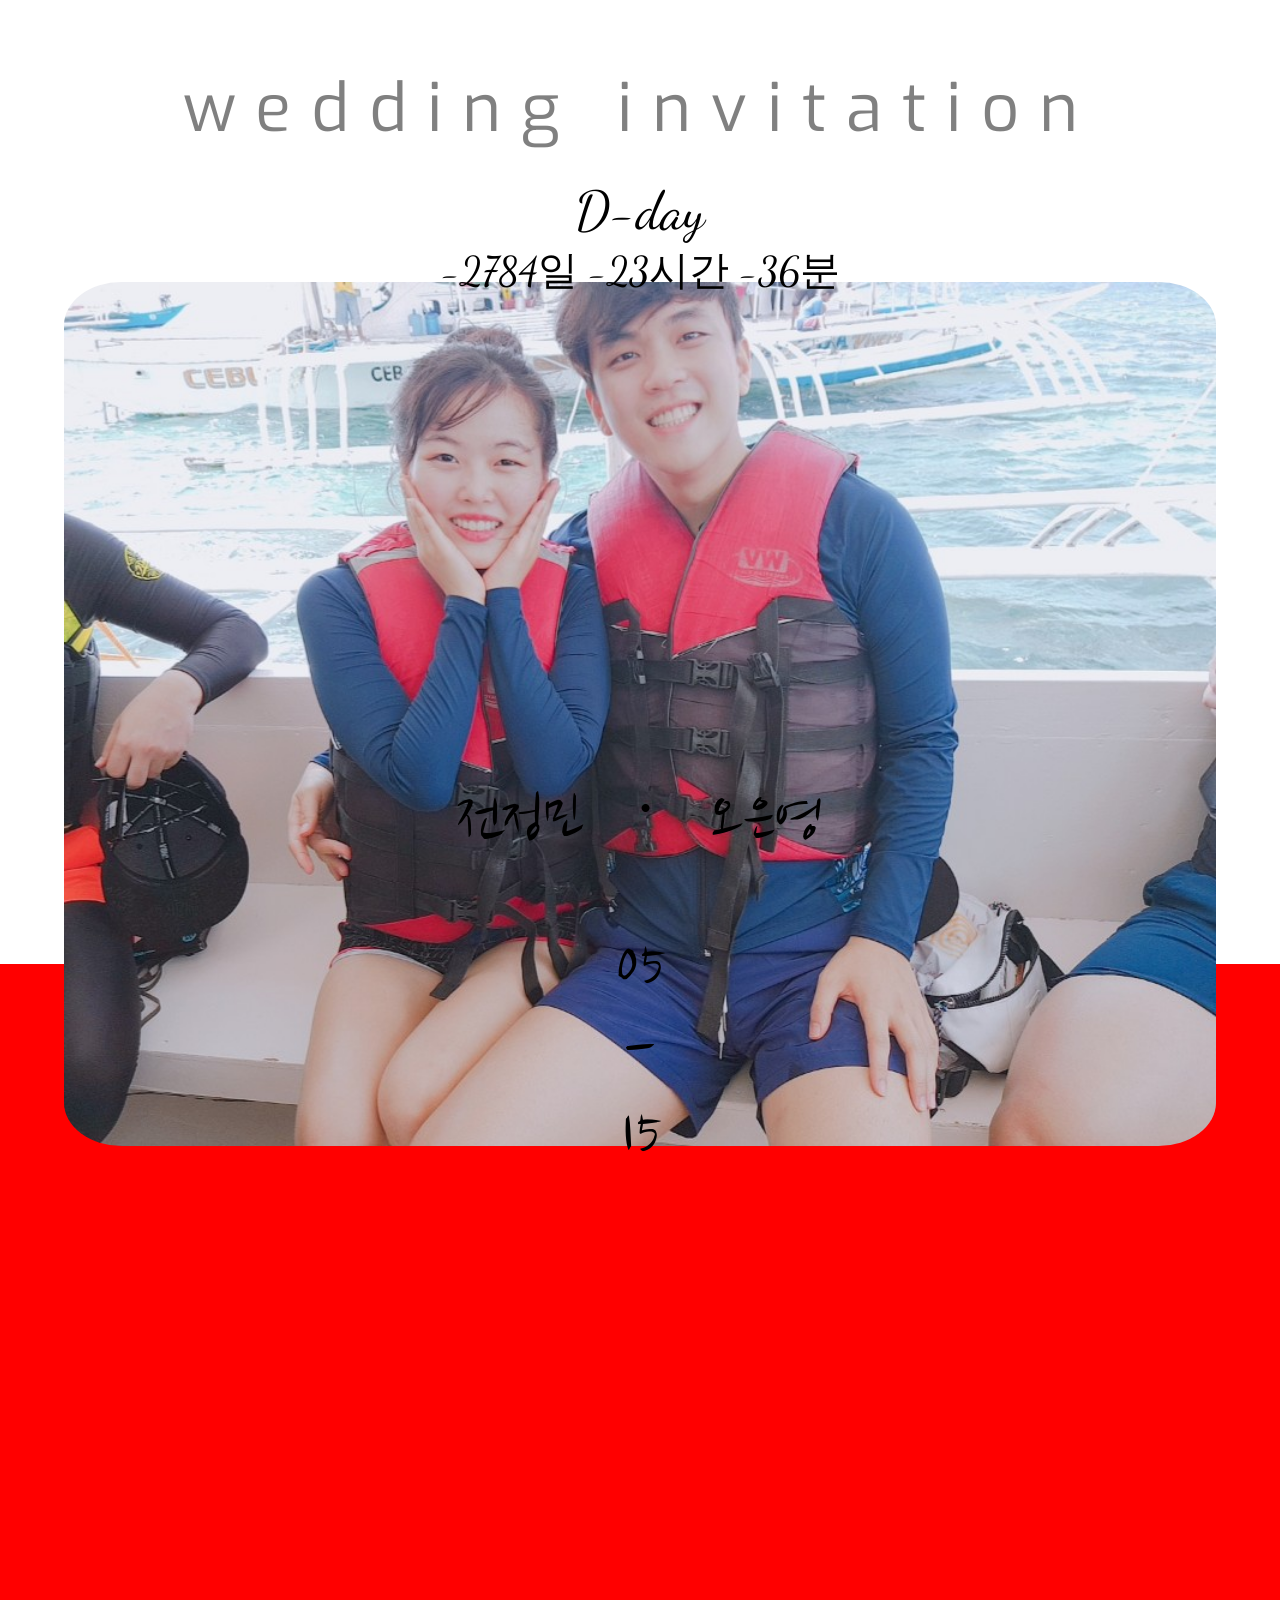
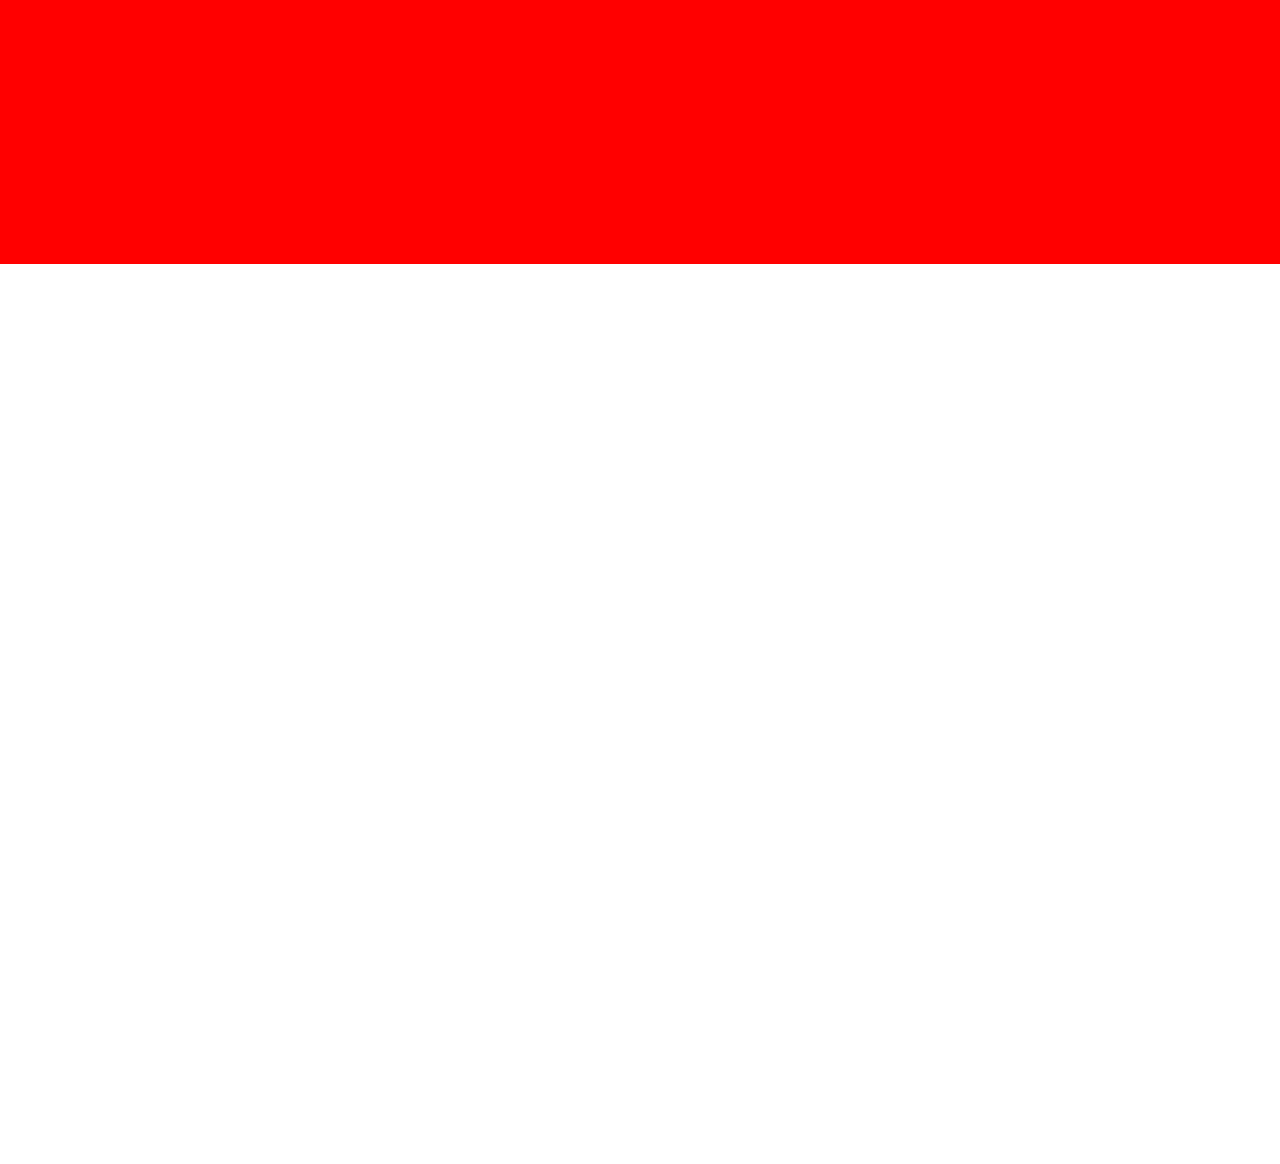
==== index.html @ cd5e7a1b "a" ====
<!DOCTYPE html>
<html lang="en">
<head>
    <meta charset="UTF-8">
    <title>정민 & 은영</title>


    <!--    <link rel="stylesheet" href="./public/stylesheets/common.css">-->
    <!--    <link rel="stylesheet" media="(min-width:320px )and (max-width:767px)" href="./public/stylesheets/mobile.css">-->
    <!--    <link rel="stylesheet" media="(min-width:768px )and (max-width:1199px)" href="./public/stylesheets/tablet.css">-->
    <!--    <link rel="stylesheet" media="(min-width:1200px )" href="./public/stylesheets/desktop.css">-->
    <link href="https://fonts.googleapis.com/css?family=Dancing+Script|Indie+Flower|Nanum+Brush+Script|Exo" rel="stylesheet">
    <script type="text/javascript"
            src="//dapi.kakao.com/v2/maps/sdk.js?appkey=621825037a17efac957f388450f47601"></script>
    <script src="./public/javascripts/DDays.js"></script>
    <script>
        window.onload = () => {
            let ddayTime = document.getElementById("time");
            let dday = new DDays('Apr 23,2019,00:00:00');

            setInterval(() => {
                ddayTime.textContent = dday.getDday()
            }, 250);

        }

    </script>
    <style>
        * {
            padding: 0;
            margin: 0;
        }

        html, body {
            height: 100%;
        }

        #container {
            height: 100%;
        }

        #main-content {
            position: relative;
            height: 100%;
            background-color: white;
        }

        #main-content #dday {
            position: relative;
            text-align: center;
            height: 10%;
            margin: 5% 0;
        }

        #main-content #dday > p:nth-child(1){
            /* font-family: 'Indie Flower', cursive; */
            font-family: 'Exo', sans-serif;
            font-size: 50pt;
            letter-spacing: 20px;
            margin:2%;
            color: gray
        }

        #main-content #dday > p:nth-child(2) {
            /* font-family: 'Exo', sans-serif; */
            font-family: 'Dancing Script', cursive;
            font-size: 40pt;
        }

        #main-content #dday > p:nth-child(3) {
            font-family: 'Exo', sans-serif;
            font-family: 'Dancing Script', cursive;
            font-size: 30pt;
        }

        #main-content #main-image {
            height: 40%;
            background-color: white;
            text-align: center;
            margin: 10% 0;
            vertical-align: middle
        }

        #main-content #main-image > img {
            width: 90%;
            border-radius: 5%;
        }

        #main-content #description {
            text-align: center;
            font-size: 50pt;
            font-family: 'Nanum Brush Script', cursive;
            position: relative;
            bottom: 0;
            height: 25%;
        }
        #main-content #description .wedding-name {
            font-size: 50pt;
        }
        #main-content #description > div {
            margin: 5%;
        }

        #img-content {
            height: 100%;
            background-color: red;
        }

        #map-content {
            height: 100%;
            margin: 0 auto;
        }

        #map-wrap #map {
            display: inline-block;
            width: 100%;
            height: 100%;
        }

    </style>

</head>
<body>
<div id="container">
    <!-- main -->
    <div id="main-content">
        <div id="dday">
            <p>wedding invitation</p>
            <p>D-day</p>
            <p id="time"></p>
        </div>

        <div id="main-image">
            <img src="./public/images/thumnail2.jpeg">
        </div>

        <div id="description">
            <div>
                <span class="wedding-name">전정민</span>
                <span>&nbsp;&nbsp;·&nbsp;&nbsp;</span>
                <span class="wedding-name">오은영</span>
            </div>
            <div>
                <p>05</p>
                <p>-</p>
                <p>15</p>
            </div>
        </div>

    </div>

    <!-- photo -->
    <div id="img-content"></div>

    <!-- wedding map -->
    <div id="map-content">
        <div></div>
        <div id="map"></div>
    </div>


</div>
</body>
</html>
---- public/stylesheets/common.css ----
* {
    margin: 0;
    padding: 0;
}

html , body {
    width: 100%;
    height: 100%;
}
---- public/stylesheets/mobile.css ----
#container{
    height: 500px;
    background-color: orange;
}
---- public/stylesheets/tablet.css ----
#container{
    height: 500px;
    background-color: red;
}
---- public/stylesheets/desktop.css ----
#container{
    height: 500px;
    background-color: black;
}
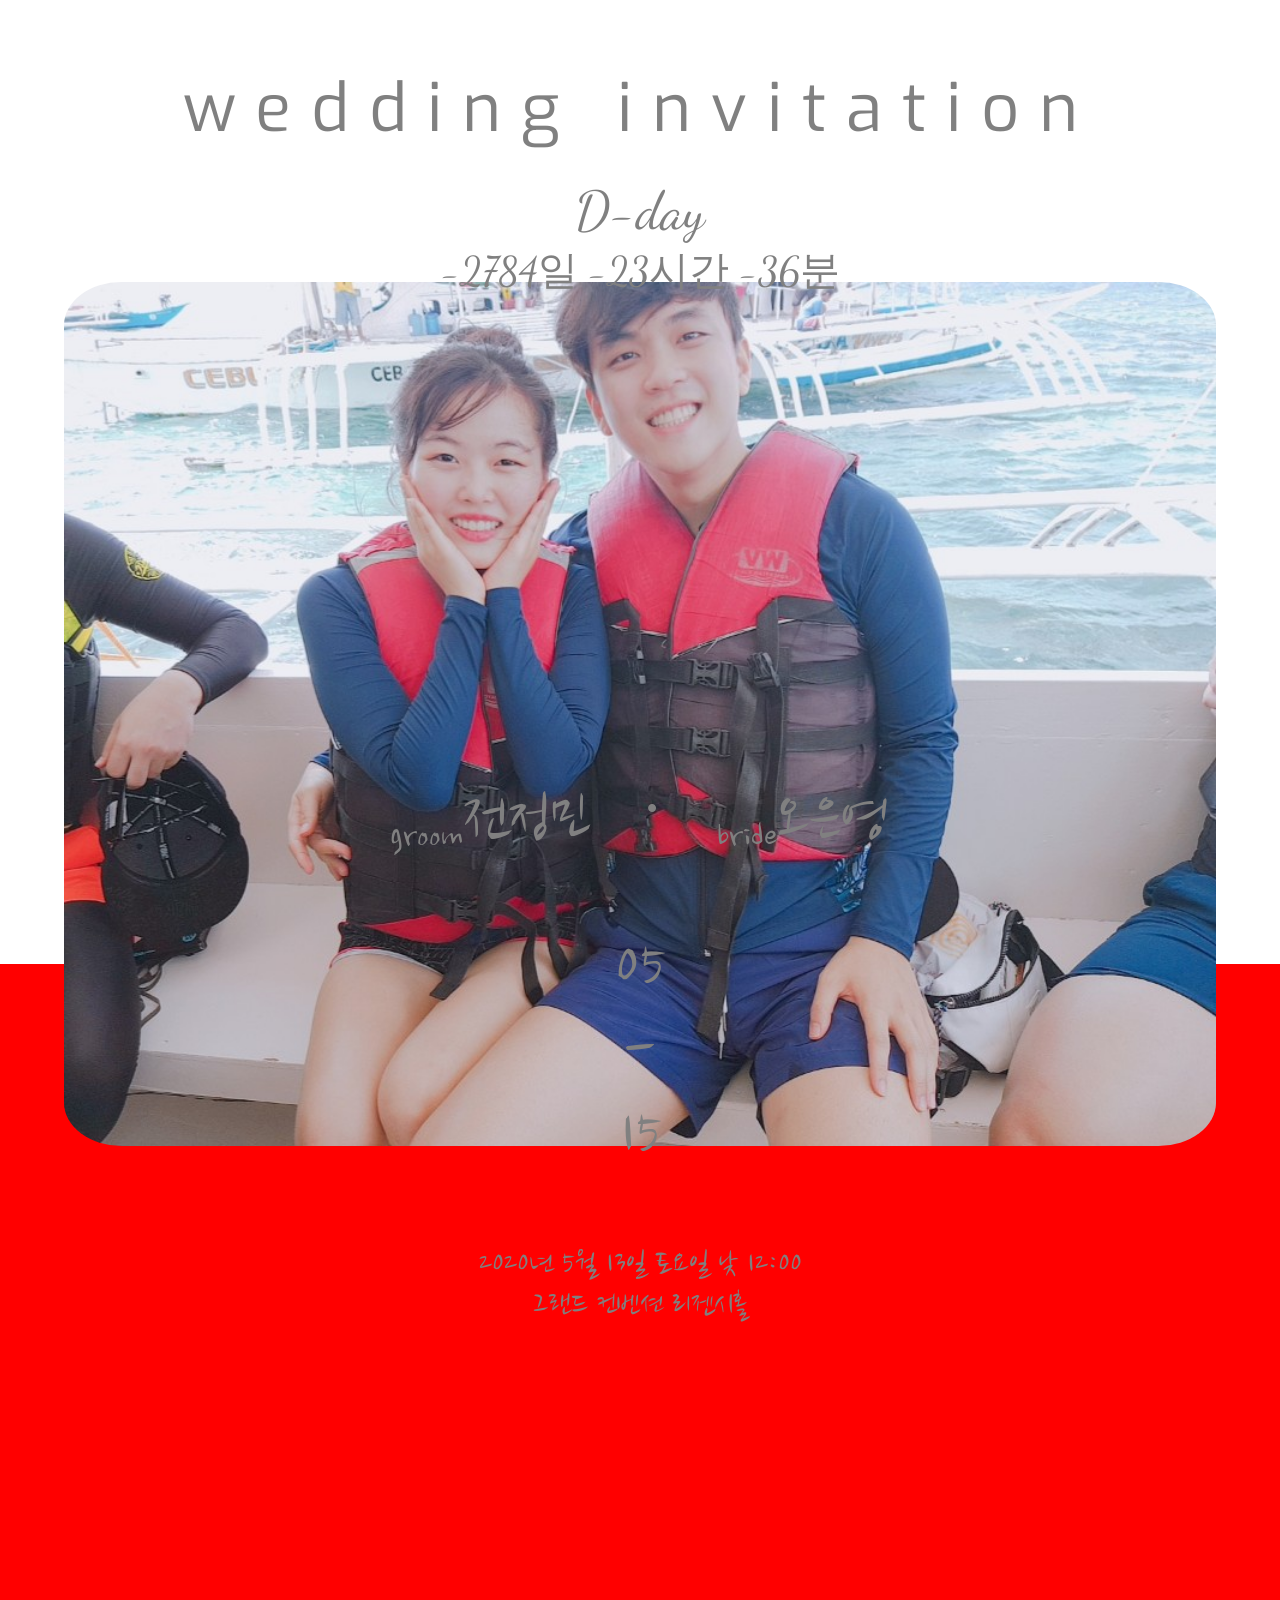
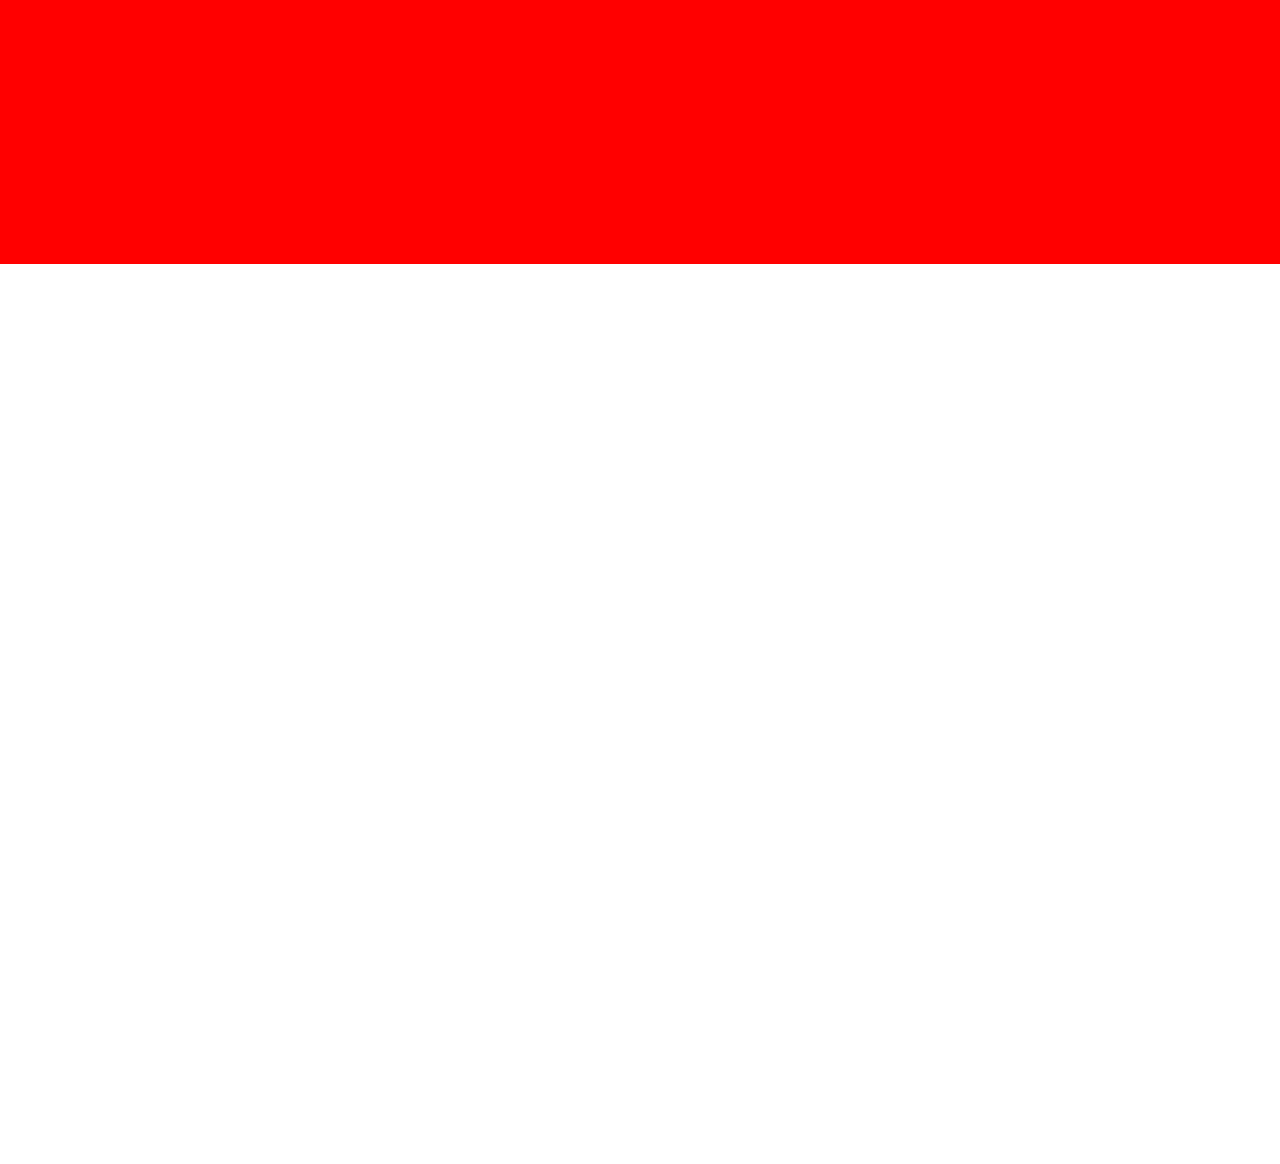
==== commit 138f60bd: "b" ====
--- a/index.html
+++ b/index.html
@@ -32,6 +32,7 @@
         }
 
         html, body {
+            color: gray;
             height: 100%;
         }
 
@@ -53,16 +54,13 @@
         }
 
         #main-content #dday > p:nth-child(1){
-            /* font-family: 'Indie Flower', cursive; */
             font-family: 'Exo', sans-serif;
             font-size: 50pt;
             letter-spacing: 20px;
             margin:2%;
-            color: gray
         }
 
         #main-content #dday > p:nth-child(2) {
-            /* font-family: 'Exo', sans-serif; */
             font-family: 'Dancing Script', cursive;
             font-size: 40pt;
         }
@@ -94,6 +92,13 @@
             bottom: 0;
             height: 25%;
         }
+
+        #main-content #description .place{
+            font-family: 'Nanum Brush Script', cursive;
+            font-size: 25pt;
+          
+        } 
+
         #main-content #description .wedding-name {
             font-size: 50pt;
         }
@@ -135,15 +140,19 @@
         </div>
 
         <div id="description">
-            <div>
-                <span class="wedding-name">전정민</span>
+            <div class="groom-bride">
+                <span class="wedding-name"><sub style="font-size : 30pt">groom</sub>전정민</span>
                 <span>&nbsp;&nbsp;·&nbsp;&nbsp;</span>
-                <span class="wedding-name">오은영</span>
+                <span class="wedding-name"><sub style="font-size : 30pt">bride</sub>오은영</span>
             </div>
-            <div>
+            <div class="wedding-day">
                 <p>05</p>
                 <p>-</p>
                 <p>15</p>
+            </div>
+            <div class="place">
+                <p>2020년 5월 13일 토요일 낮 12:00</p>
+                <p>그랜드 컨벤션 리젠시홀</p>
             </div>
         </div>
 
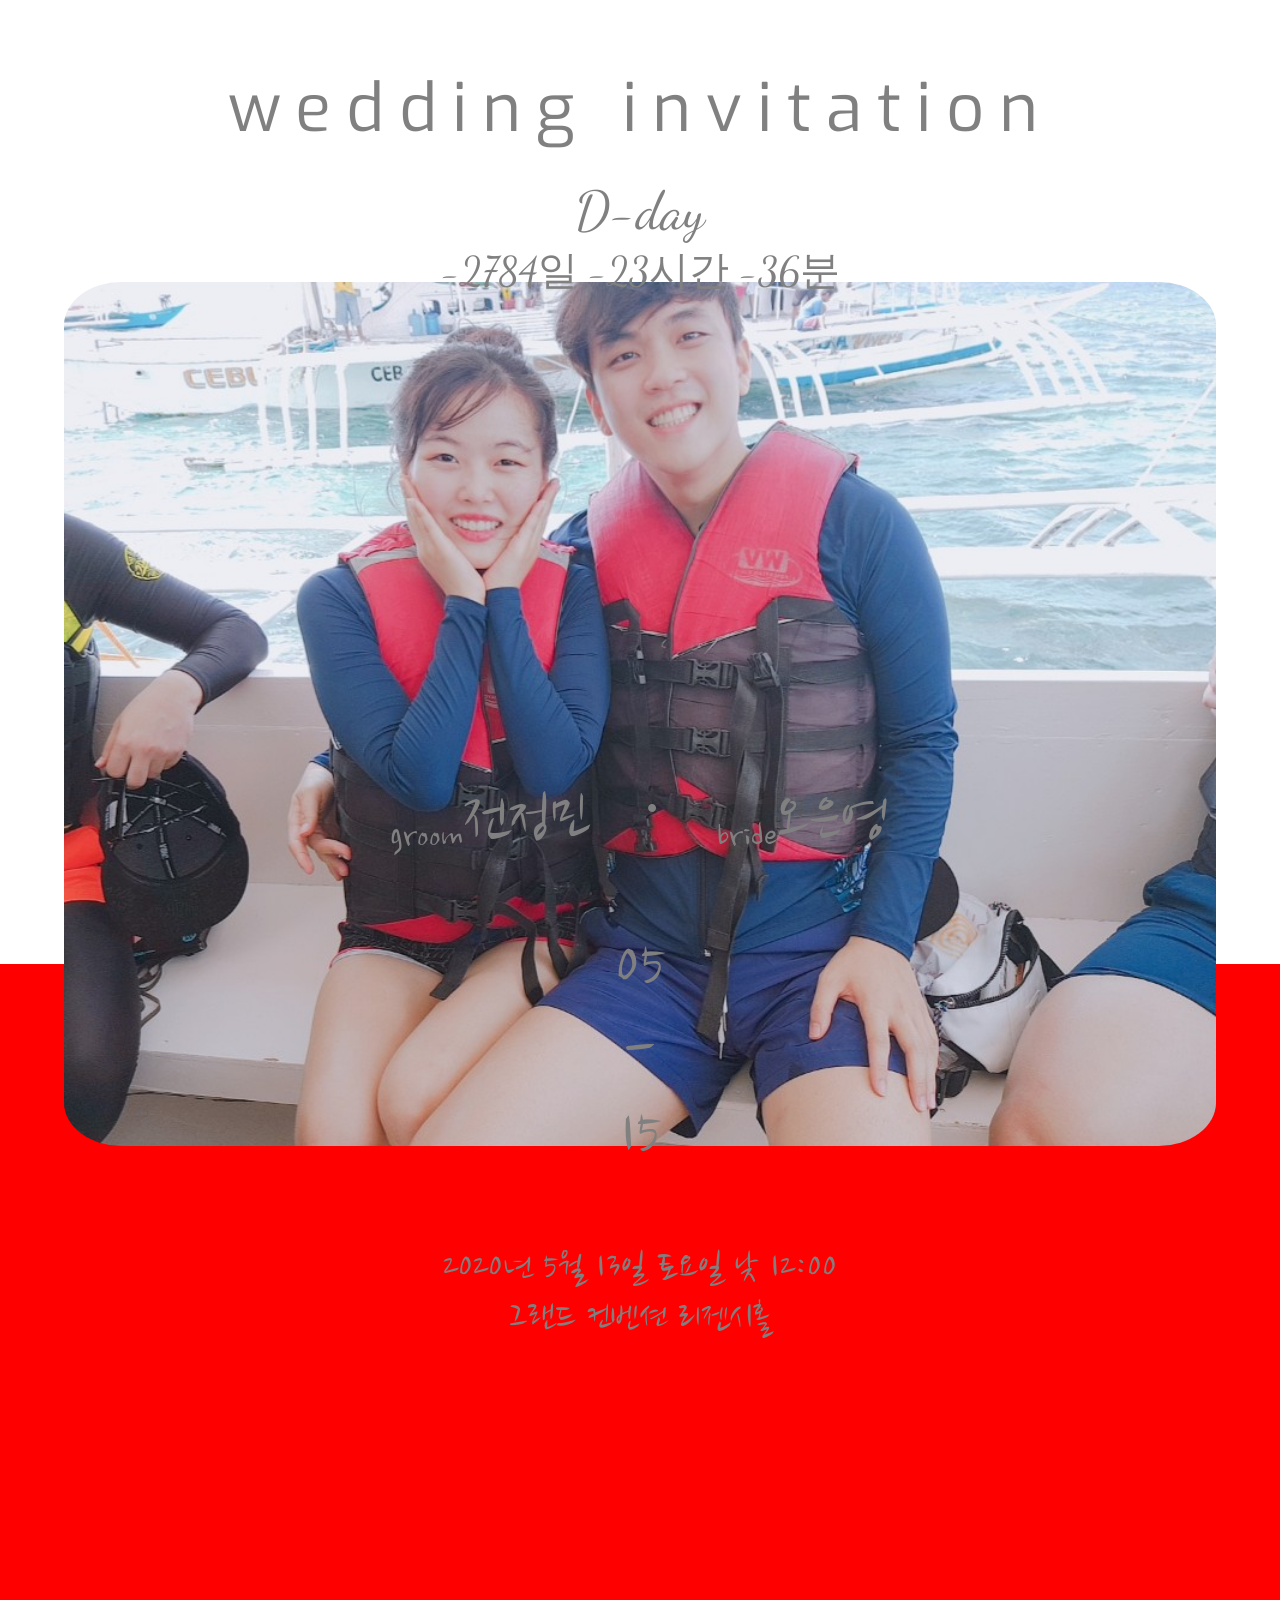
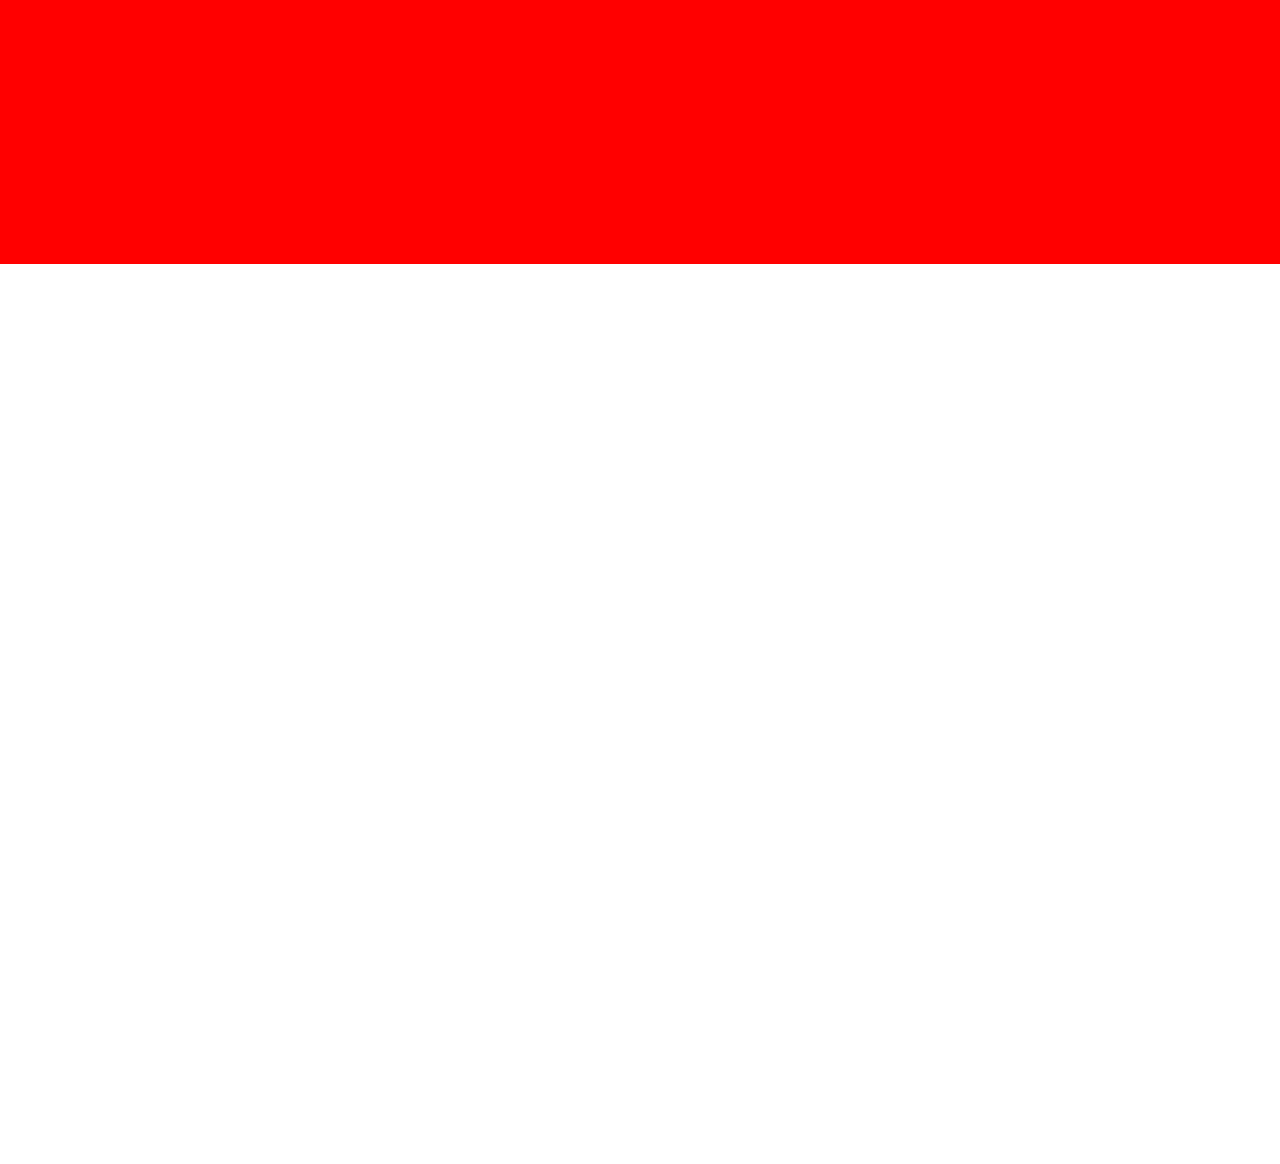
==== commit 40763eb4: "c" ====
--- a/index.html
+++ b/index.html
@@ -56,7 +56,7 @@
         #main-content #dday > p:nth-child(1){
             font-family: 'Exo', sans-serif;
             font-size: 50pt;
-            letter-spacing: 20px;
+            letter-spacing: 15px;
             margin:2%;
         }
 
@@ -95,7 +95,7 @@
 
         #main-content #description .place{
             font-family: 'Nanum Brush Script', cursive;
-            font-size: 25pt;
+            font-size: 30pt;
           
         } 
 
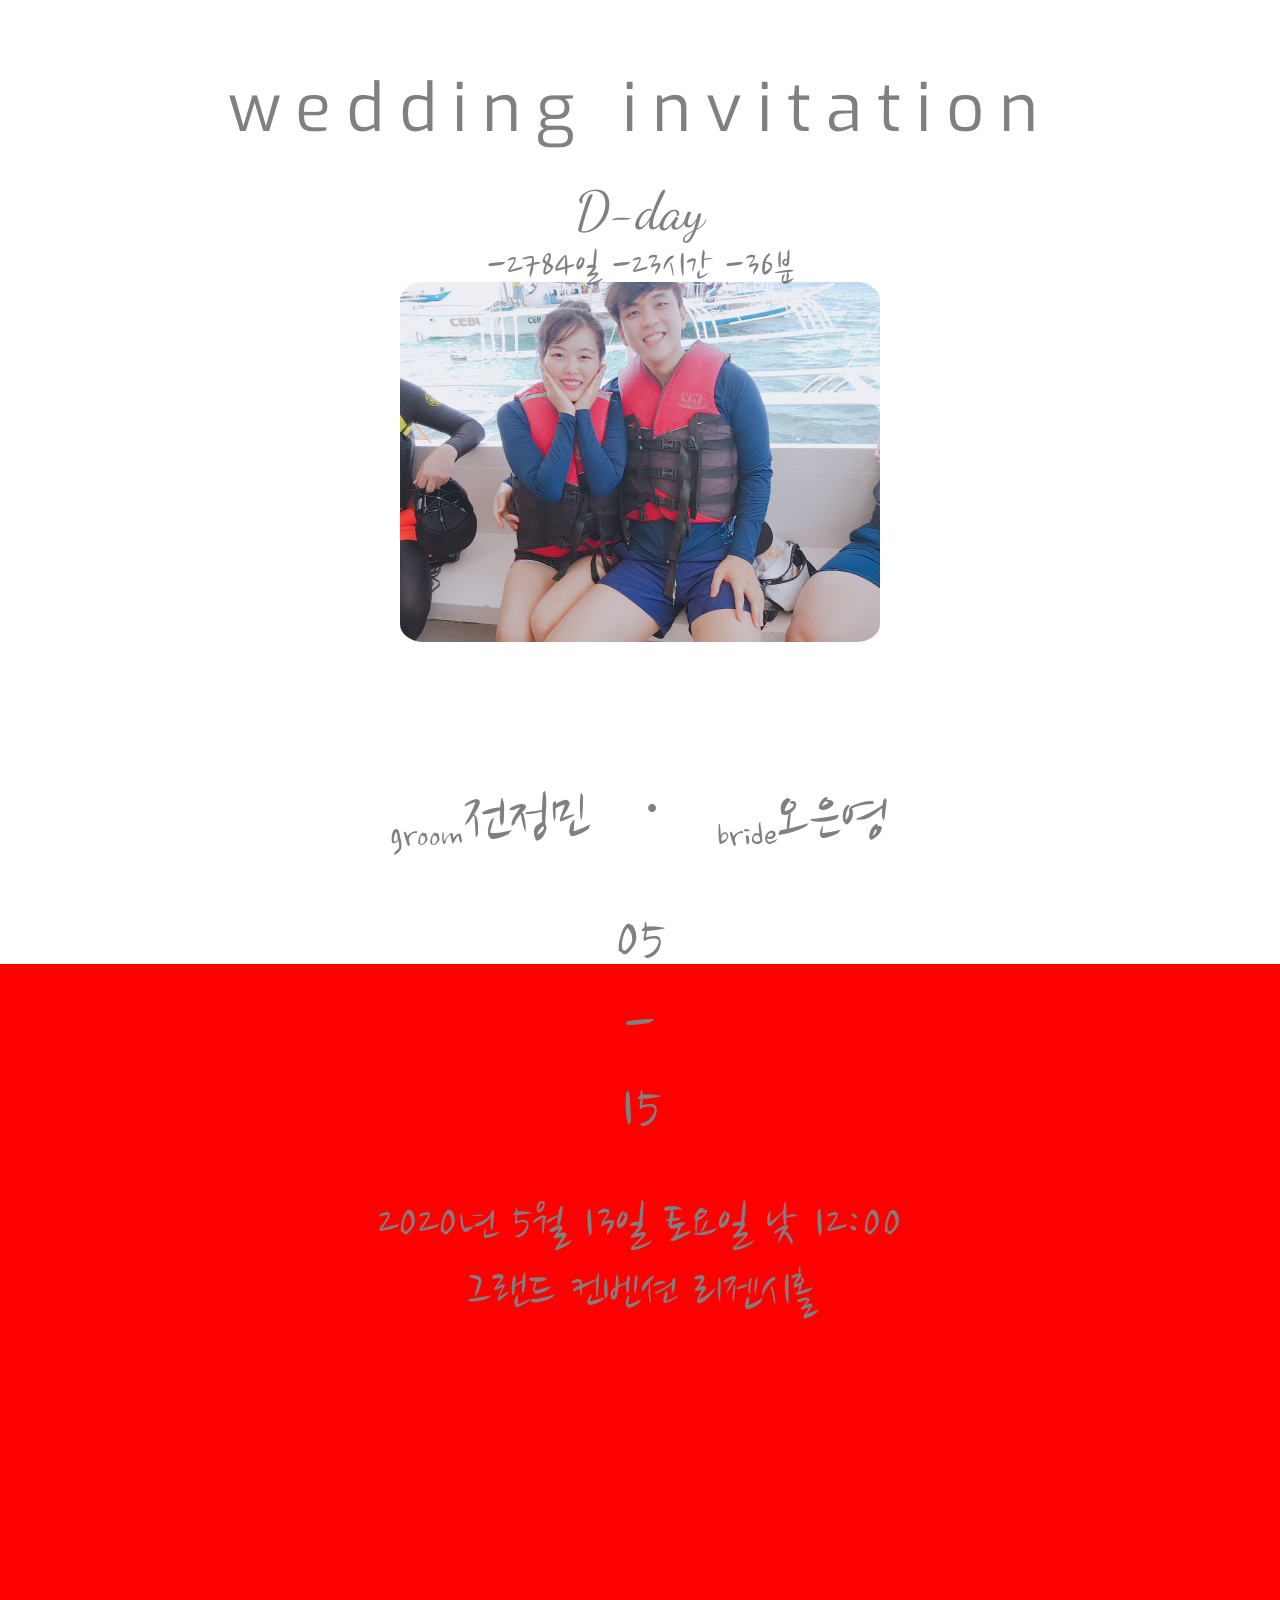
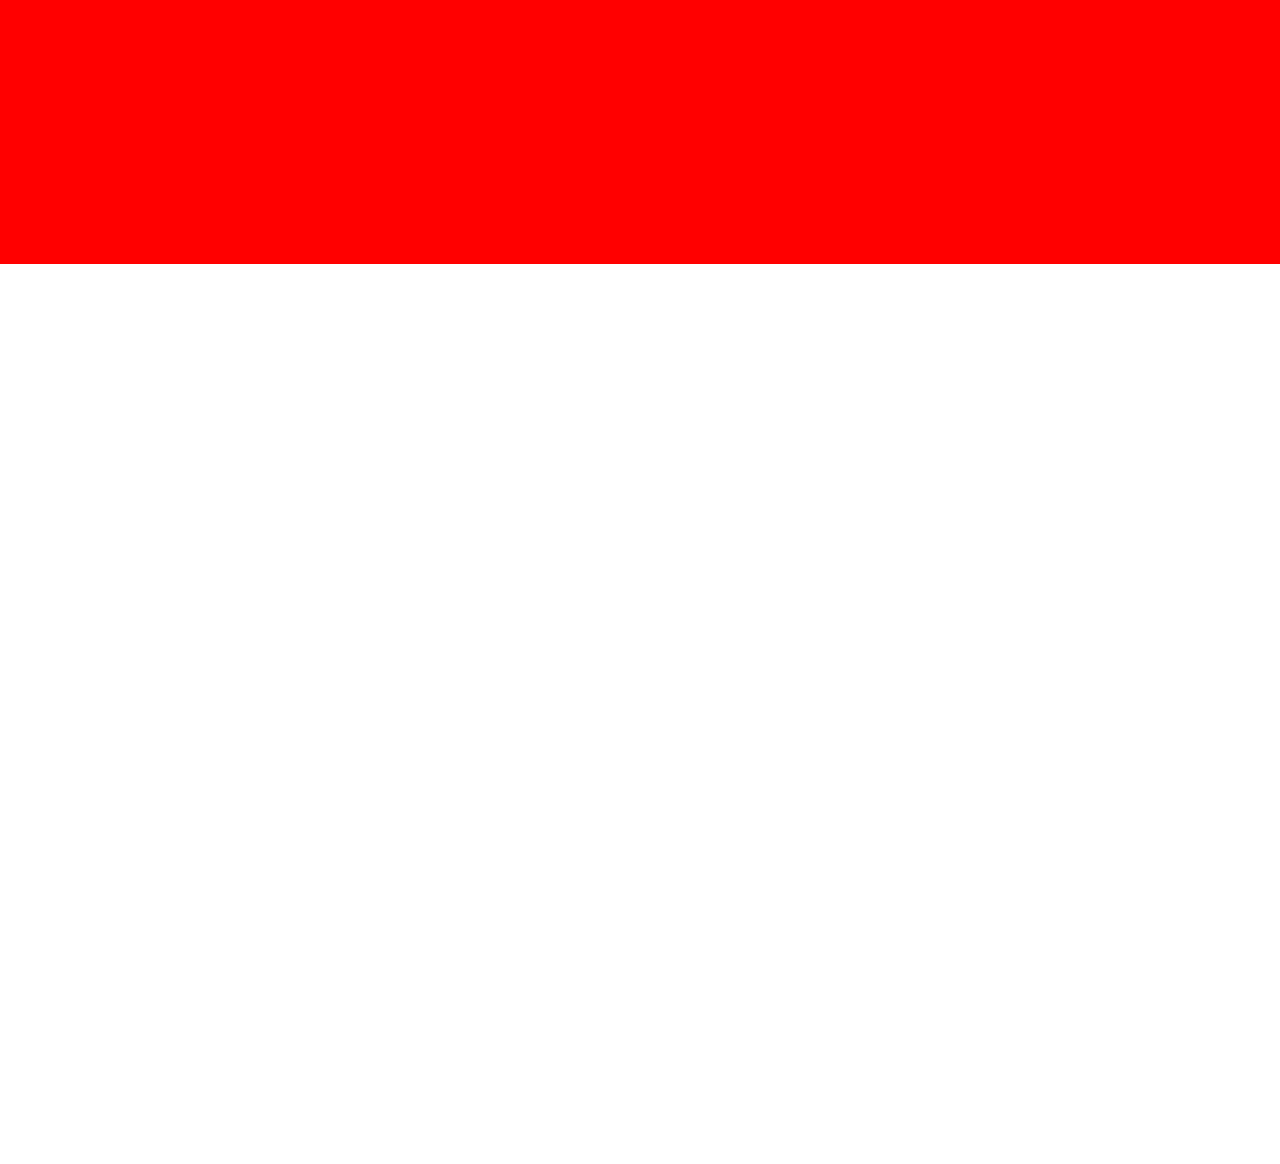
==== commit d72bfeeb: "asdf" ====
--- a/index.html
+++ b/index.html
@@ -66,8 +66,7 @@
         }
 
         #main-content #dday > p:nth-child(3) {
-            font-family: 'Exo', sans-serif;
-            font-family: 'Dancing Script', cursive;
+            font-family: 'Nanum Brush Script', cursive;
             font-size: 30pt;
         }
 
@@ -76,11 +75,13 @@
             background-color: white;
             text-align: center;
             margin: 10% 0;
-            vertical-align: middle
+            display: flex;
+            align-items: center;
+            justify-content: center;
         }
 
         #main-content #main-image > img {
-            width: 90%;
+            height: 100%;
             border-radius: 5%;
         }
 
@@ -95,7 +96,7 @@
 
         #main-content #description .place{
             font-family: 'Nanum Brush Script', cursive;
-            font-size: 30pt;
+            font-size: 40pt;
           
         } 
 
@@ -103,10 +104,10 @@
             font-size: 50pt;
         }
         #main-content #description > div {
-            margin: 5%;
+            margin: 3%;
         }
 
-        #img-content {
+        #gallery-content {
             height: 100%;
             background-color: red;
         }
@@ -159,7 +160,7 @@
     </div>
 
     <!-- photo -->
-    <div id="img-content"></div>
+    <div id="gallery-content"></div>
 
     <!-- wedding map -->
     <div id="map-content">
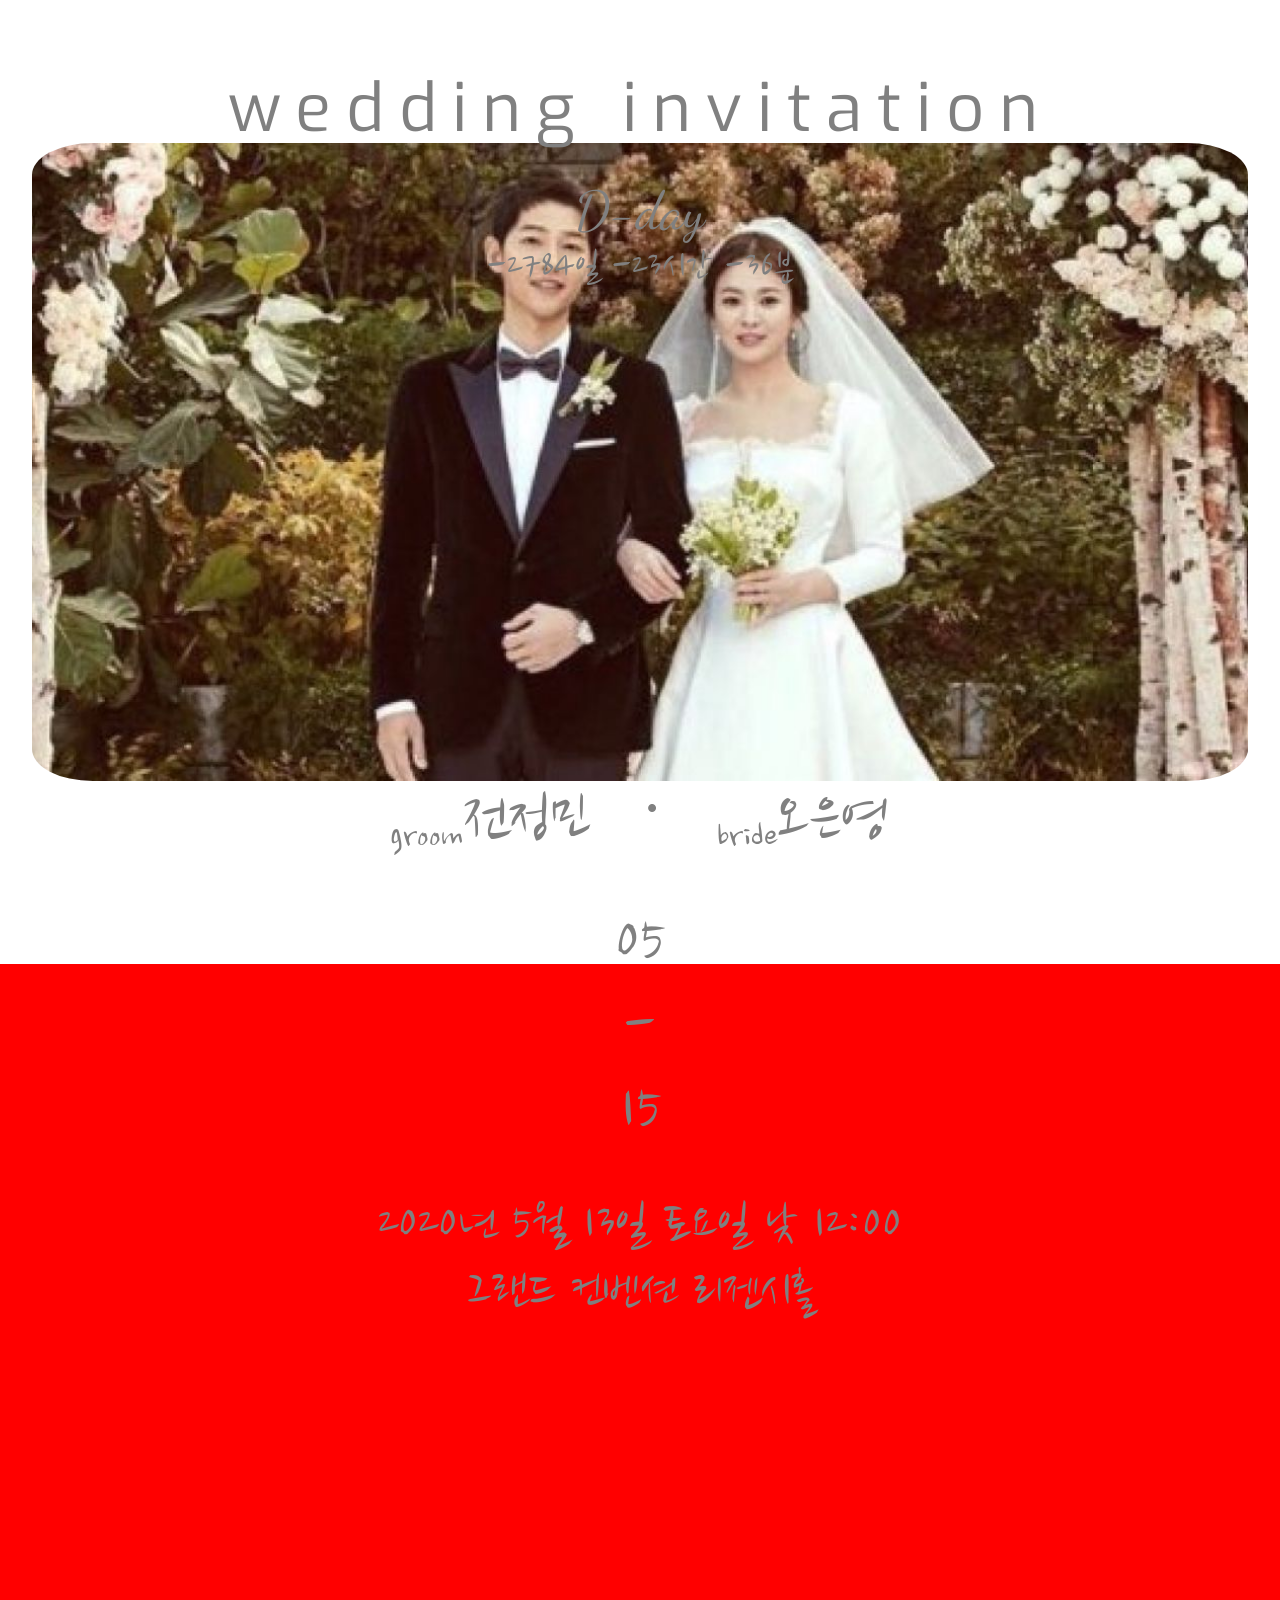
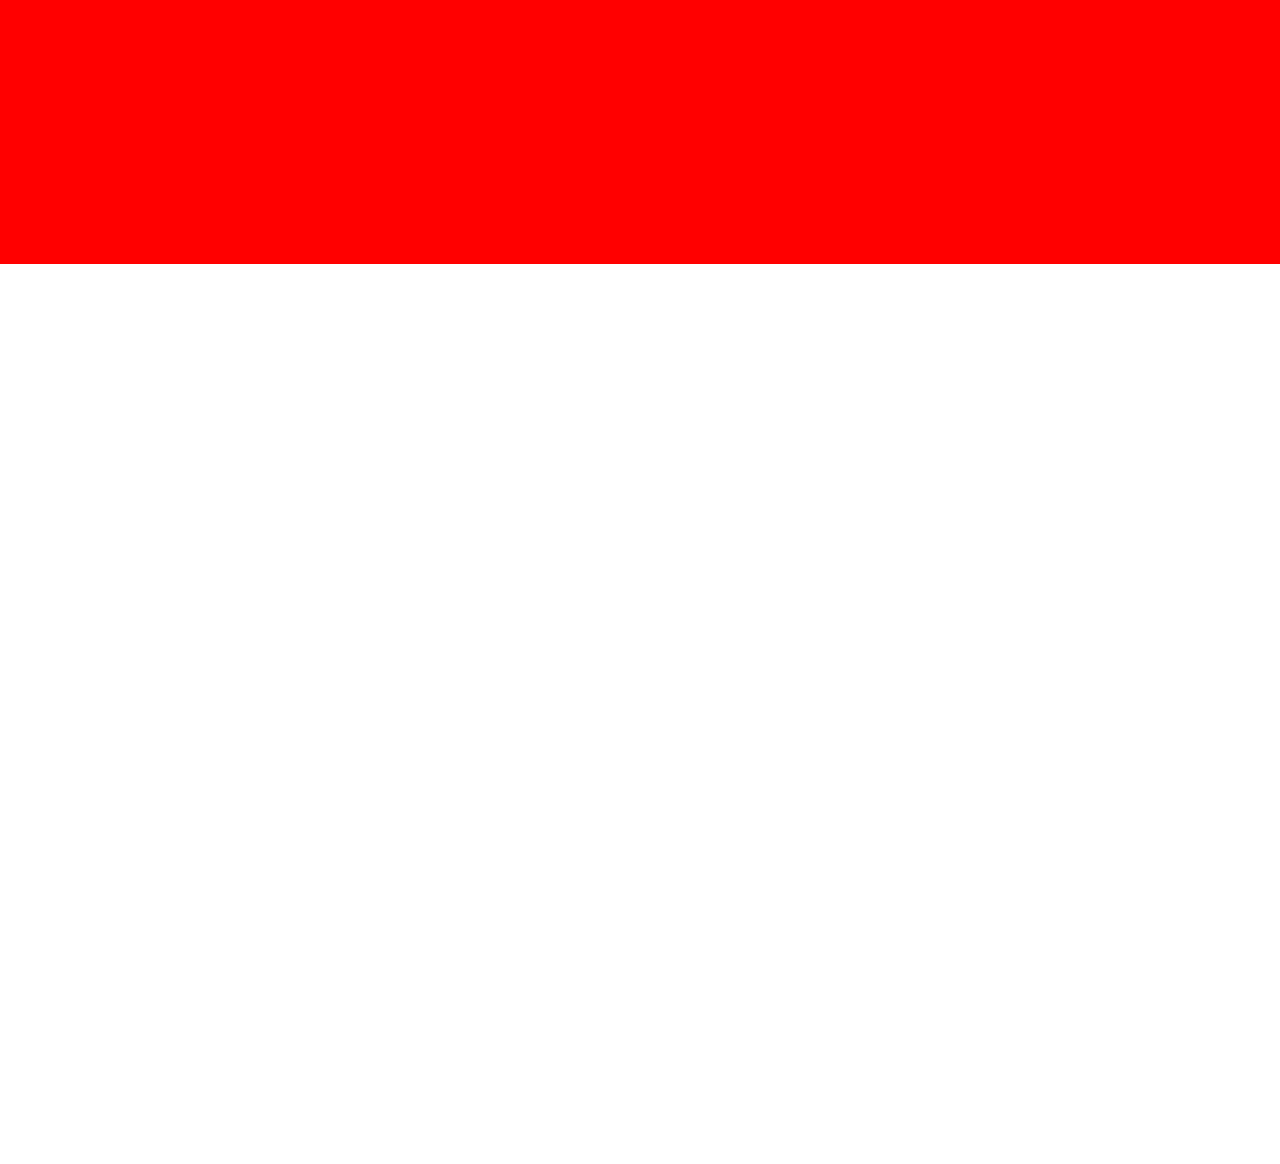
==== commit 466e3545: "이미지 변경" ====
--- a/index.html
+++ b/index.html
@@ -81,7 +81,7 @@
         }
 
         #main-content #main-image > img {
-            height: 100%;
+            width:95%;
             border-radius: 5%;
         }
 
@@ -137,7 +137,7 @@
         </div>
 
         <div id="main-image">
-            <img src="./public/images/thumnail2.jpeg">
+            <img src="./public/images/test.jpg">
         </div>
 
         <div id="description">
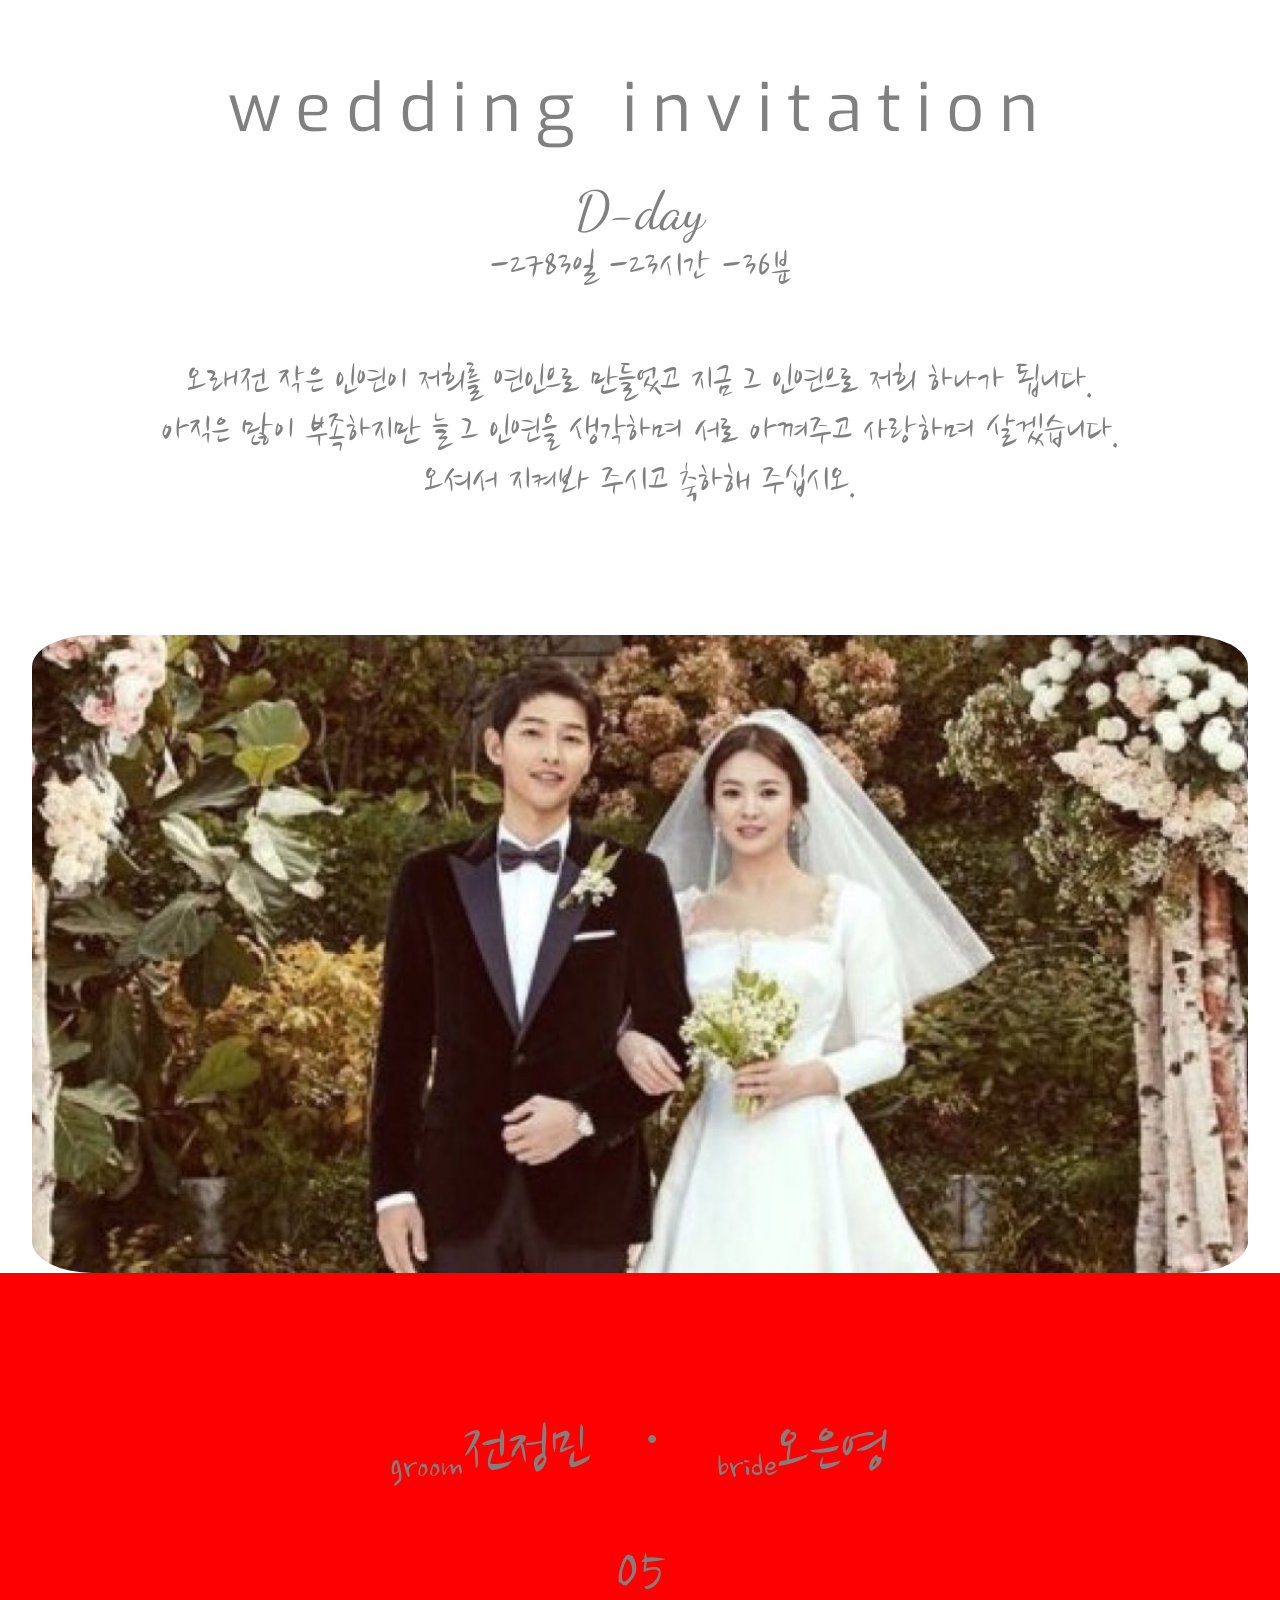
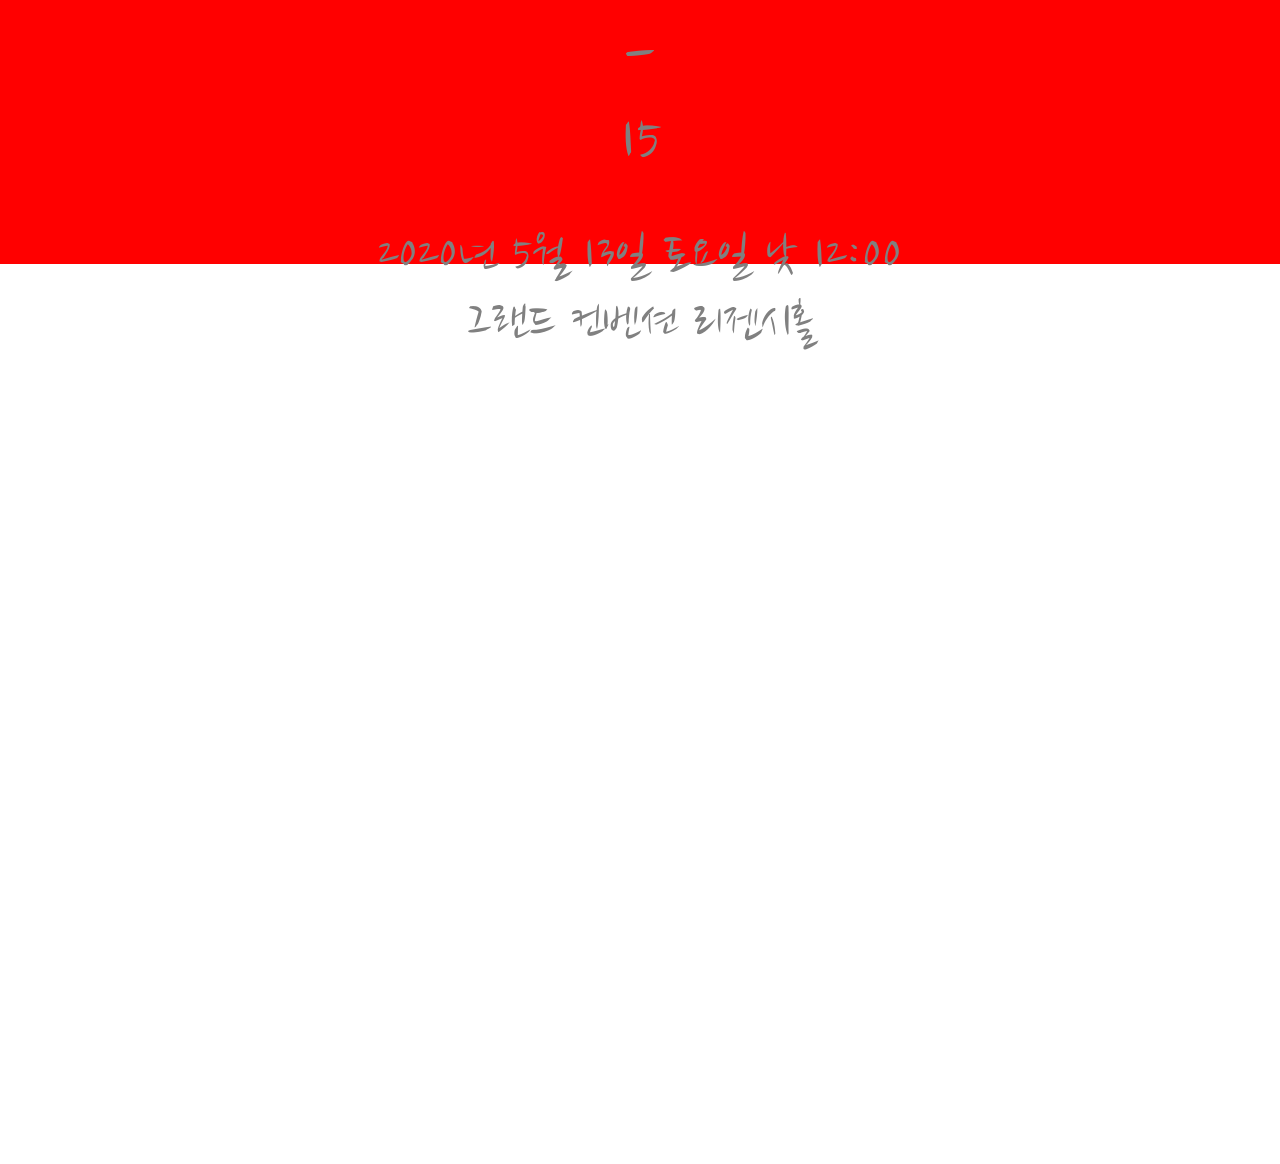
==== commit 335c0b67: "index 수정" ====
--- a/index.html
+++ b/index.html
@@ -9,14 +9,14 @@
     <!--    <link rel="stylesheet" media="(min-width:320px )and (max-width:767px)" href="./public/stylesheets/mobile.css">-->
     <!--    <link rel="stylesheet" media="(min-width:768px )and (max-width:1199px)" href="./public/stylesheets/tablet.css">-->
     <!--    <link rel="stylesheet" media="(min-width:1200px )" href="./public/stylesheets/desktop.css">-->
-    <link href="https://fonts.googleapis.com/css?family=Dancing+Script|Indie+Flower|Nanum+Brush+Script|Exo" rel="stylesheet">
-    <script type="text/javascript"
-            src="//dapi.kakao.com/v2/maps/sdk.js?appkey=621825037a17efac957f388450f47601"></script>
+    <link href="https://fonts.googleapis.com/css?family=Dancing+Script|Nanum+Brush+Script|Exo" rel="stylesheet">
+    <!-- <script type="text/javascript"
+            src="//dapi.kakao.com/v2/maps/sdk.js?appkey=621825037a17efac957f388450f47601"></script> -->
     <script src="./public/javascripts/DDays.js"></script>
     <script>
         window.onload = () => {
             let ddayTime = document.getElementById("time");
-            let dday = new DDays('Apr 23,2019,00:00:00');
+            let dday = new DDays('Apr 24,2019,00:00:00');
 
             setInterval(() => {
                 ddayTime.textContent = dday.getDday()
@@ -49,7 +49,6 @@
         #main-content #dday {
             position: relative;
             text-align: center;
-            height: 10%;
             margin: 5% 0;
         }
 
@@ -70,11 +69,16 @@
             font-size: 30pt;
         }
 
+        #main-content .wedding-invitation {
+            font-family: 'Nanum Brush Script', cursive;
+            text-align: center;
+            font-size: 30pt;
+        }
+
         #main-content #main-image {
-            height: 40%;
+            margin: 10% 0;
             background-color: white;
             text-align: center;
-            margin: 10% 0;
             display: flex;
             align-items: center;
             justify-content: center;
@@ -91,7 +95,6 @@
             font-family: 'Nanum Brush Script', cursive;
             position: relative;
             bottom: 0;
-            height: 25%;
         }
 
         #main-content #description .place{
@@ -135,6 +138,11 @@
             <p>D-day</p>
             <p id="time"></p>
         </div>
+        <div class="wedding-invitation">
+            <p>오래전 작은 인연이 저희를 연인으로 만들었고 지금 그 인연으로 저희 하나가 됩니다. </p>
+            <p>아직은 많이 부족하지만 늘 그 인연을 생각하며 서로 아껴주고 사랑하며 살겠습니다.</p>
+            <p> 오셔서 지켜봐 주시고 축하해 주십시오.</p>
+        </div>
 
         <div id="main-image">
             <img src="./public/images/test.jpg">
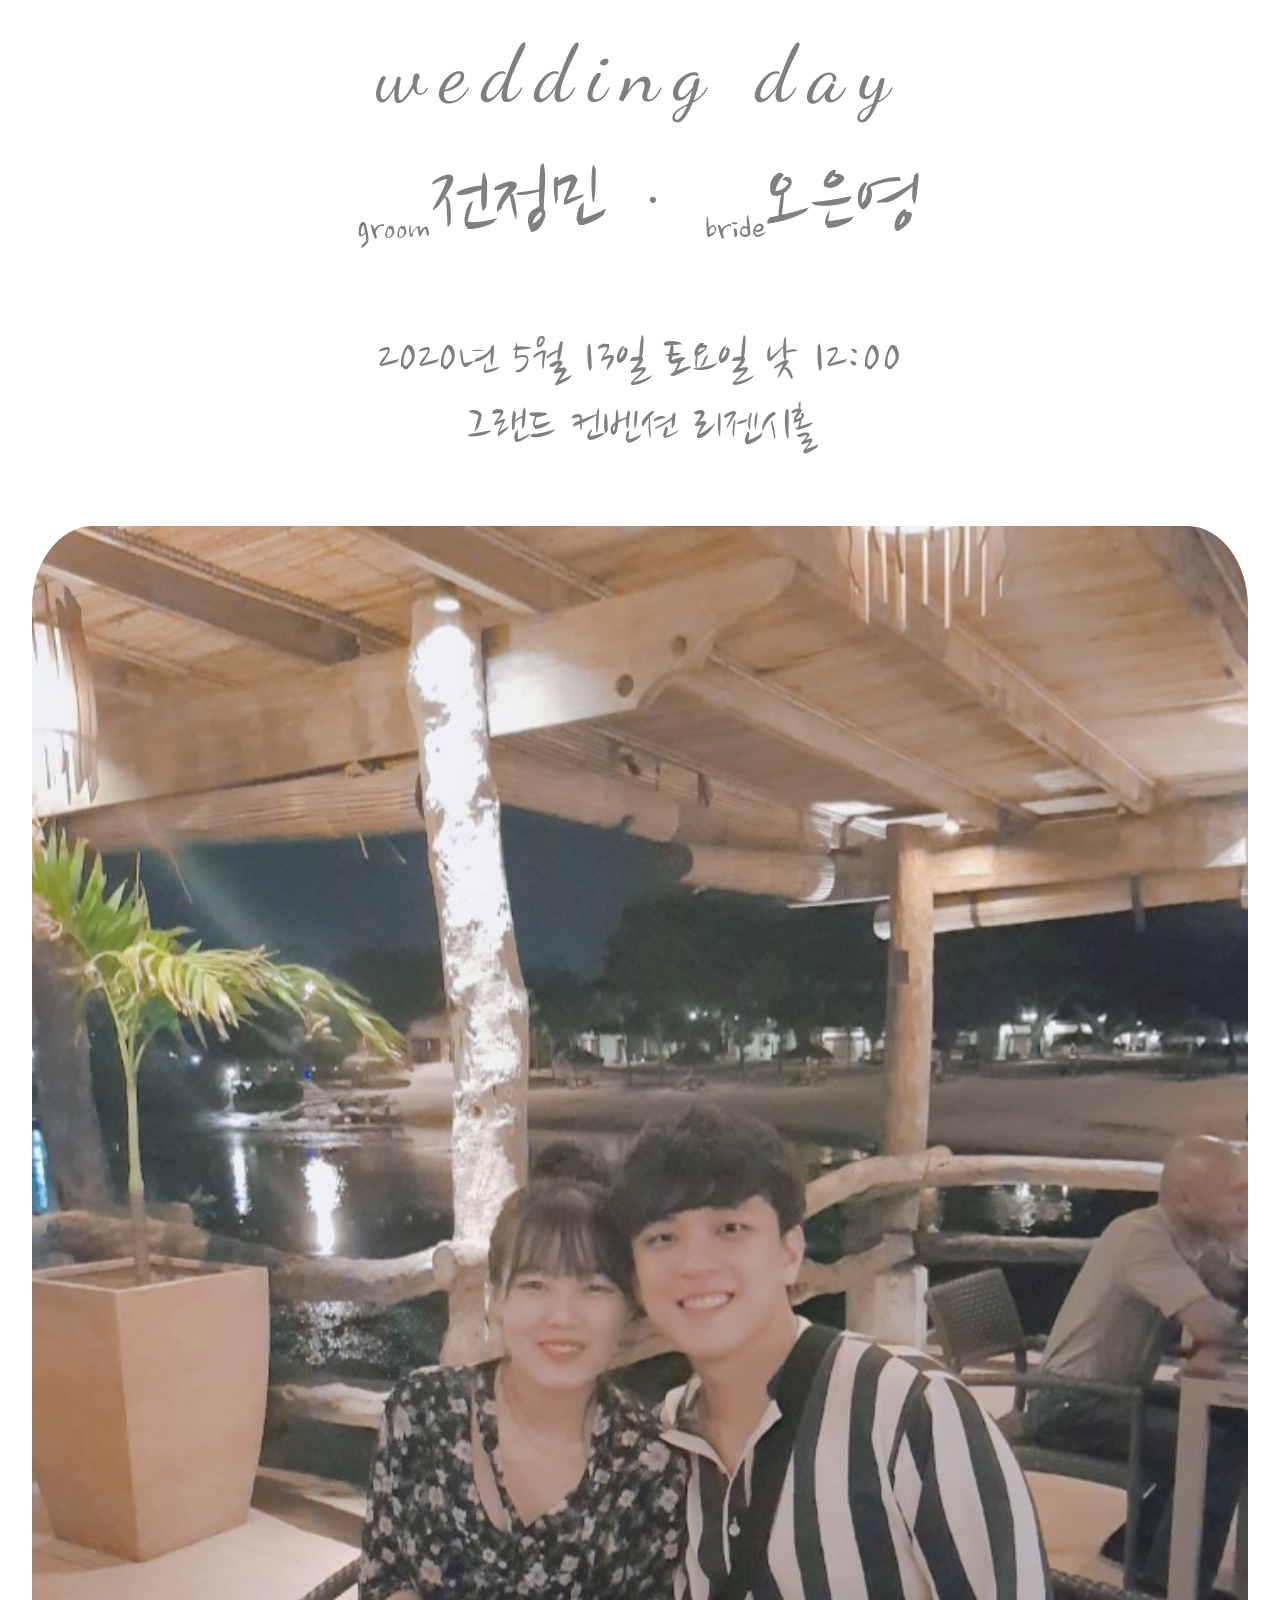
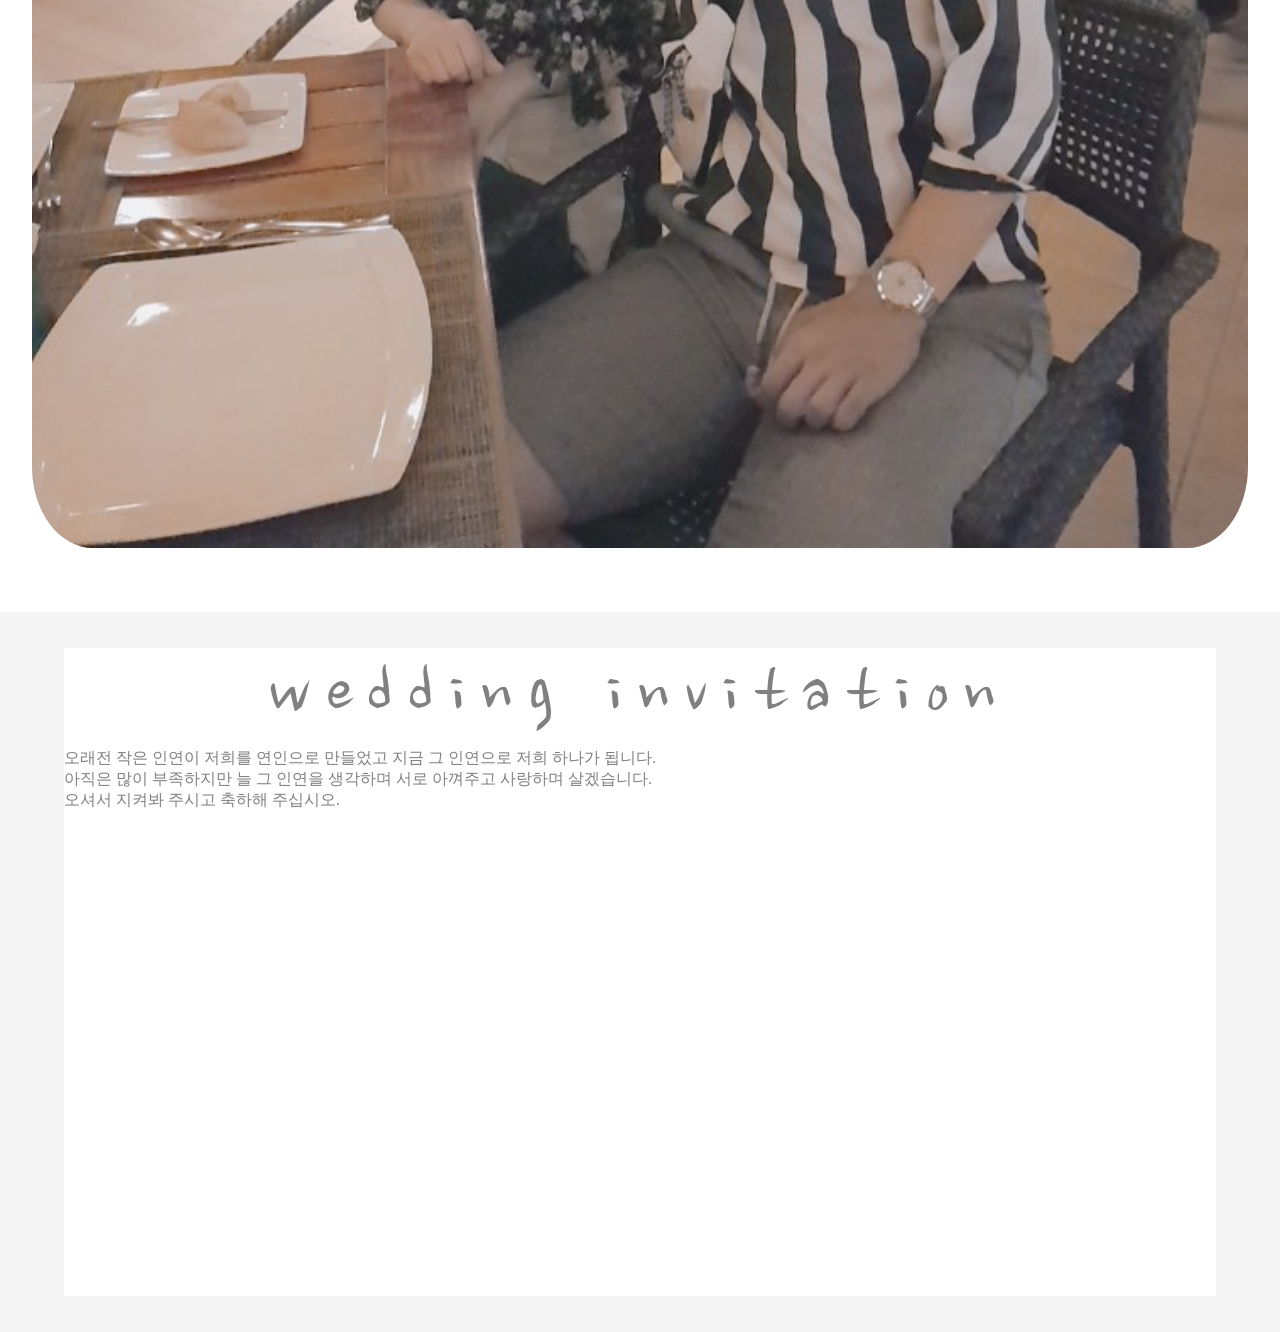
==== commit 4c11c080: "이미지 변경" ====
--- a/index.html
+++ b/index.html
@@ -26,57 +26,36 @@
 
     </script>
     <style>
-        * {
-            padding: 0;
-            margin: 0;
-        }
-
-        html, body {
-            color: gray;
-            height: 100%;
-        }
-
-        #container {
-            height: 100%;
-        }
-
-        #main-content {
-            position: relative;
-            height: 100%;
-            background-color: white;
-        }
-
+        * {padding: 0; margin: 0; }
+        html, body {color: gray; height: 100%;}
+        #container { height: 100%;}
+        #main-content {position: relative;height: 100%;background-color: white;}
+        /* 
         #main-content #dday {
             position: relative;
             text-align: center;
             margin: 5% 0;
-        }
-
-        #main-content #dday > p:nth-child(1){
-            font-family: 'Exo', sans-serif;
-            font-size: 50pt;
-            letter-spacing: 15px;
-            margin:2%;
-        }
-
-        #main-content #dday > p:nth-child(2) {
-            font-family: 'Dancing Script', cursive;
-            font-size: 40pt;
-        }
-
+        } 
+        
         #main-content #dday > p:nth-child(3) {
             font-family: 'Nanum Brush Script', cursive;
             font-size: 30pt;
         }
 
-        #main-content .wedding-invitation {
-            font-family: 'Nanum Brush Script', cursive;
-            text-align: center;
-            font-size: 30pt;
+         #main-content #dday > p:nth-child(2) {
+            font-family: 'Dancing Script', cursive;
+            font-size: 40pt;
         }
+        */
+
+        #main-content p#wedding-title{text-align: center;font-family: 'Dancing Script', cursive;font-size: 60pt;letter-spacing: 15px;margin:2%;} 
+
+        #main-content #wedding-invitation {height: 80%; background-color: whitesmoke; display: flex;align-items: center;justify-content: center;}
+        #main-content #wedding-invitation .invitiaion-wrap{width:90%; height: 90%; background-color: white}
+        #main-content #wedding-invitation .invitiaion-wrap .invitation-title {font-family: 'Nanum Brush Script', cursive;text-align: center;font-size: 60pt; letter-spacing: 15px;}
 
         #main-content #main-image {
-            margin: 10% 0;
+            margin: 5% 0;
             background-color: white;
             text-align: center;
             display: flex;
@@ -89,6 +68,14 @@
             border-radius: 5%;
         }
 
+        #main-content .groom-bride {
+            text-align: center;
+            font-size: 40pt;
+            font-family: 'Nanum Brush Script', cursive;
+            position: relative;
+            bottom: 0;
+        }
+
         #main-content #description {
             text-align: center;
             font-size: 50pt;
@@ -97,33 +84,42 @@
             bottom: 0;
         }
 
-        #main-content #description .place{
+        #main-content .place{
+            margin: 5% 0;
+            text-align: center;
             font-family: 'Nanum Brush Script', cursive;
             font-size: 40pt;
           
         } 
 
-        #main-content #description .wedding-name {
+        #main-content .wedding-name {
+            text-align: center;
             font-size: 50pt;
+            font-family: 'Nanum Brush Script', cursive;
+            position: relative;
+            bottom: 0;
+            font-size: 70pt;
         }
         #main-content #description > div {
             margin: 3%;
         }
 
+
+
         #gallery-content {
-            height: 100%;
+            
             background-color: red;
         }
 
         #map-content {
-            height: 100%;
+            
             margin: 0 auto;
         }
 
         #map-wrap #map {
             display: inline-block;
             width: 100%;
-            height: 100%;
+            
         }
 
     </style>
@@ -133,40 +129,51 @@
 <div id="container">
     <!-- main -->
     <div id="main-content">
-        <div id="dday">
-            <p>wedding invitation</p>
-            <p>D-day</p>
-            <p id="time"></p>
-        </div>
-        <div class="wedding-invitation">
-            <p>오래전 작은 인연이 저희를 연인으로 만들었고 지금 그 인연으로 저희 하나가 됩니다. </p>
-            <p>아직은 많이 부족하지만 늘 그 인연을 생각하며 서로 아껴주고 사랑하며 살겠습니다.</p>
-            <p> 오셔서 지켜봐 주시고 축하해 주십시오.</p>
+
+        <p id="wedding-title">wedding day</p>
+
+        <div class="groom-bride">
+            <span class="wedding-name"><sub style="font-size : 30pt">groom</sub>전정민</span>
+            <span>&nbsp;&nbsp;·&nbsp;&nbsp;</span>
+            <span class="wedding-name"><sub style="font-size : 30pt">bride</sub>오은영</span>
         </div>
 
+        <div class="place">
+            <p>2020년 5월 13일 토요일 낮 12:00</p>
+            <p>그랜드 컨벤션 리젠시홀</p>
+        </div>
+        
         <div id="main-image">
-            <img src="./public/images/test.jpg">
+            <img src="./public/images/thumnail.jpeg">
         </div>
 
-        <div id="description">
-            <div class="groom-bride">
-                <span class="wedding-name"><sub style="font-size : 30pt">groom</sub>전정민</span>
-                <span>&nbsp;&nbsp;·&nbsp;&nbsp;</span>
-                <span class="wedding-name"><sub style="font-size : 30pt">bride</sub>오은영</span>
+       
+        <div id="wedding-invitation">
+            <div class="invitiaion-wrap">
+                <p class="invitation-title">wedding invitation</p>
+                <p>오래전 작은 인연이 저희를 연인으로 만들었고 지금 그 인연으로 저희 하나가 됩니다. </p>
+                <p>아직은 많이 부족하지만 늘 그 인연을 생각하며 서로 아껴주고 사랑하며 살겠습니다.</p>
+                <p> 오셔서 지켜봐 주시고 축하해 주십시오.</p>
             </div>
+        </div>
+                
+        <!-- <div id="description">
+            
             <div class="wedding-day">
                 <p>05</p>
                 <p>-</p>
                 <p>15</p>
             </div>
-            <div class="place">
-                <p>2020년 5월 13일 토요일 낮 12:00</p>
-                <p>그랜드 컨벤션 리젠시홀</p>
-            </div>
-        </div>
-
+            
+        </div> -->
+    
     </div>
 
+    <!-- <div id="dday">
+            <p>wedding day</p>
+            <p>D-day</p>
+            <p id="time"></p>
+        </div> -->
     <!-- photo -->
     <div id="gallery-content"></div>
 
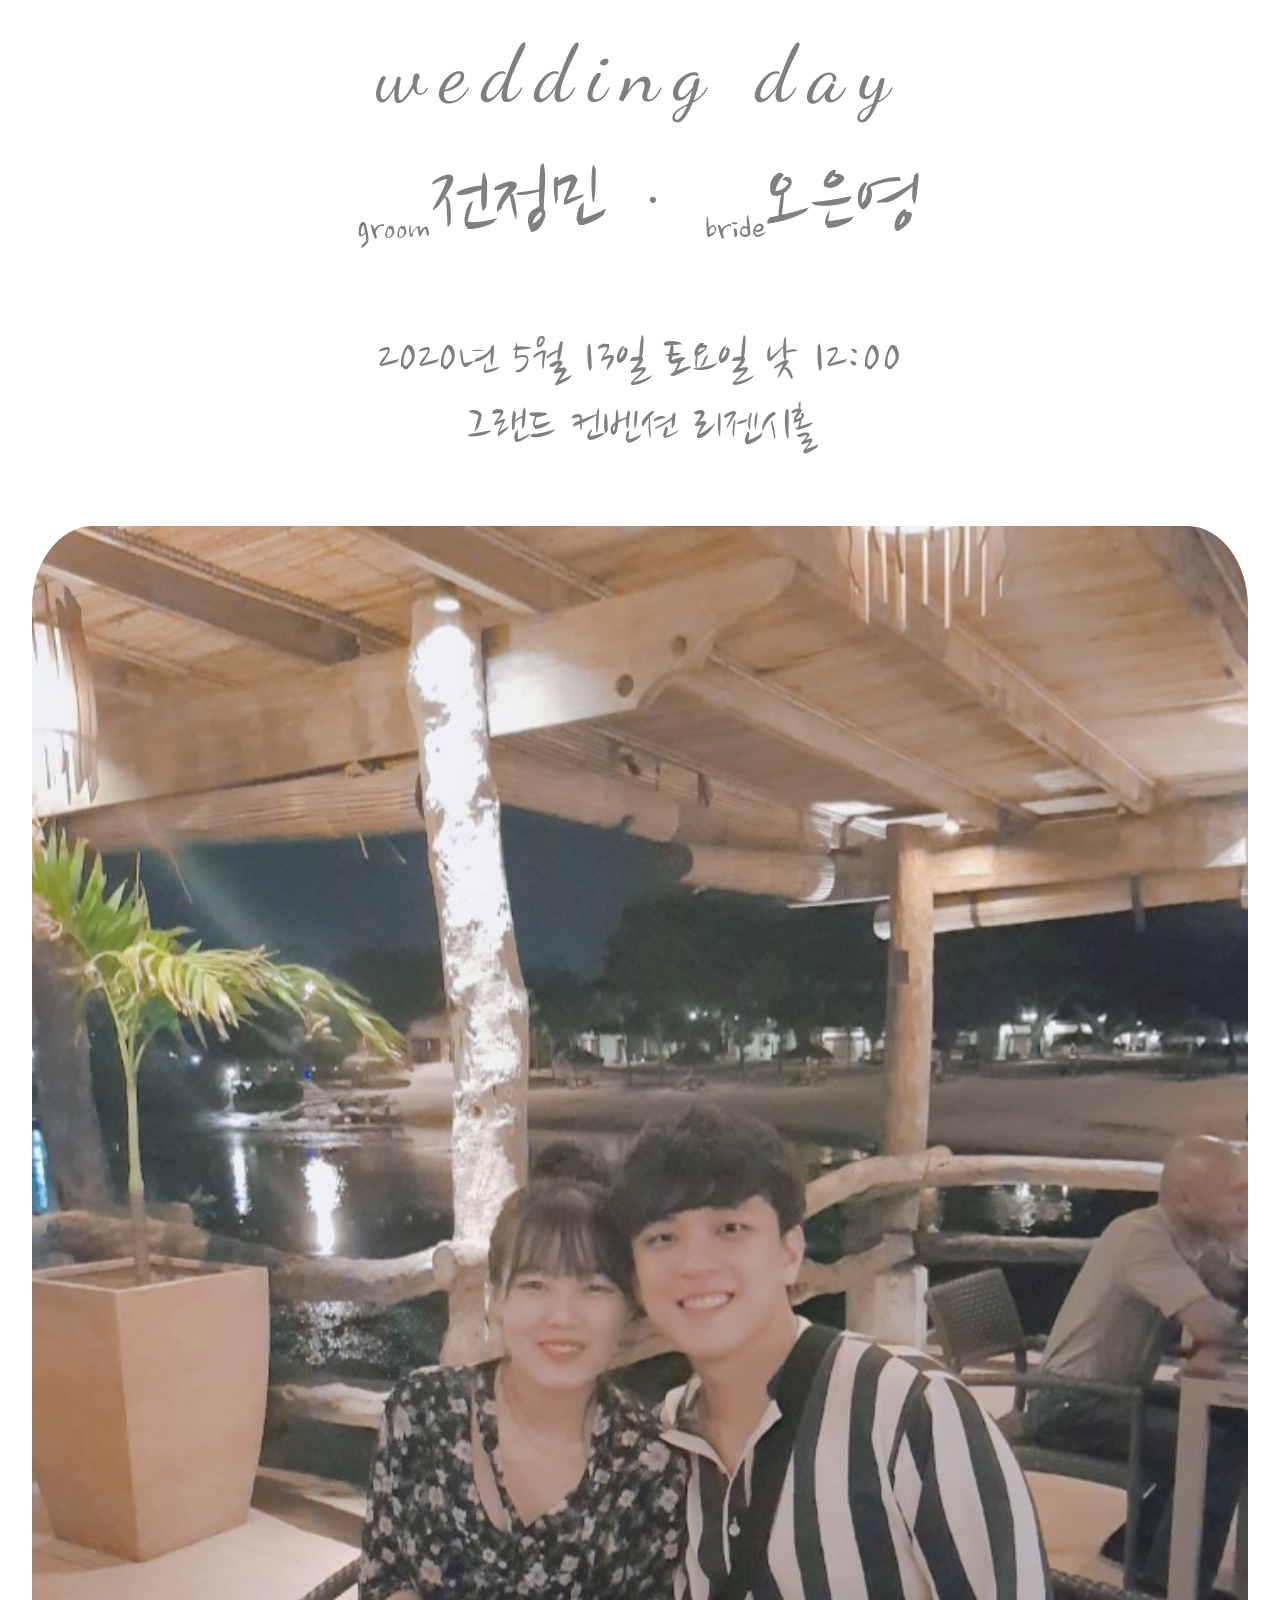
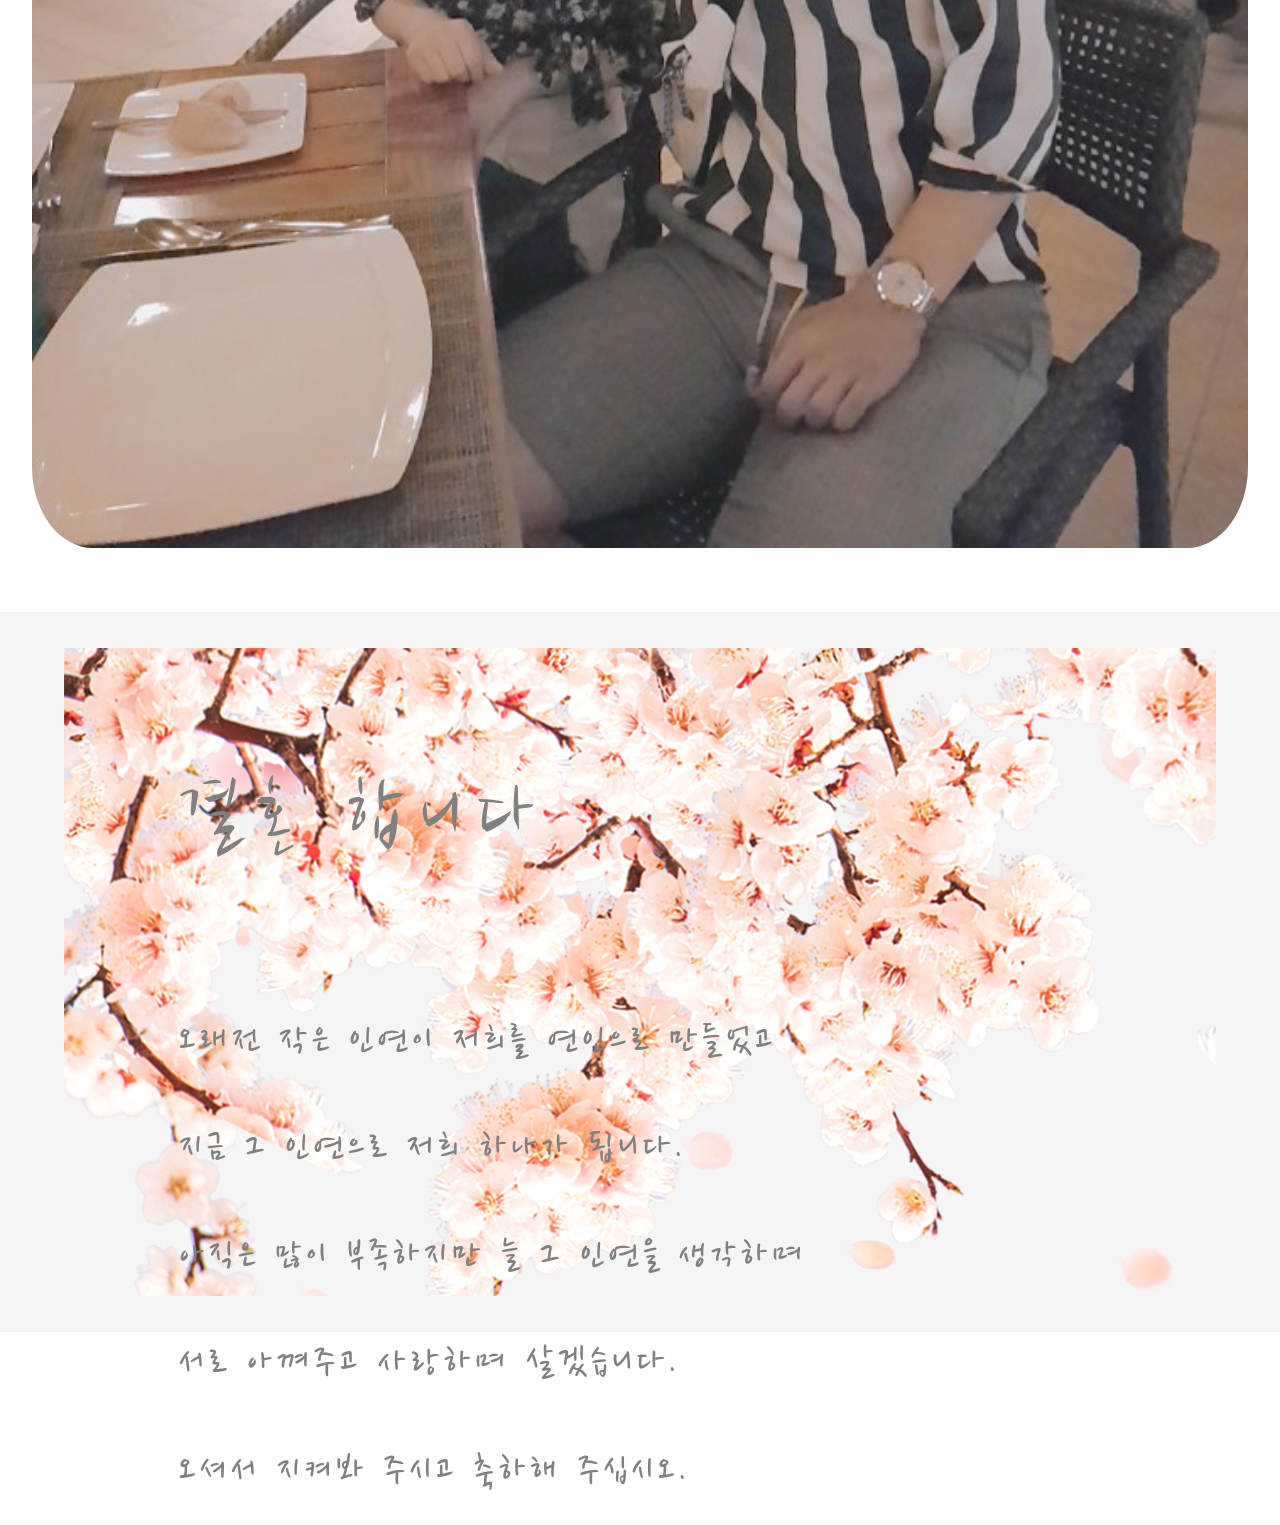
==== commit f7e54be8: "더해야함" ====
--- a/index.html
+++ b/index.html
@@ -9,7 +9,7 @@
     <!--    <link rel="stylesheet" media="(min-width:320px )and (max-width:767px)" href="./public/stylesheets/mobile.css">-->
     <!--    <link rel="stylesheet" media="(min-width:768px )and (max-width:1199px)" href="./public/stylesheets/tablet.css">-->
     <!--    <link rel="stylesheet" media="(min-width:1200px )" href="./public/stylesheets/desktop.css">-->
-    <link href="https://fonts.googleapis.com/css?family=Dancing+Script|Nanum+Brush+Script|Exo" rel="stylesheet">
+    <link href="https://fonts.googleapis.com/css?family=Dancing+Script|Nanum+Brush+Script|Exo|Nanum+Gothic|Nanum+Pen+Script" rel="stylesheet">
     <!-- <script type="text/javascript"
             src="//dapi.kakao.com/v2/maps/sdk.js?appkey=621825037a17efac957f388450f47601"></script> -->
     <script src="./public/javascripts/DDays.js"></script>
@@ -18,9 +18,9 @@
             let ddayTime = document.getElementById("time");
             let dday = new DDays('Apr 24,2019,00:00:00');
 
-            setInterval(() => {
-                ddayTime.textContent = dday.getDday()
-            }, 250);
+            // setInterval(() => {
+            //     ddayTime.textContent = dday.getDday()
+            // }, 250);
 
         }
 
@@ -48,11 +48,12 @@
         }
         */
 
-        #main-content p#wedding-title{text-align: center;font-family: 'Dancing Script', cursive;font-size: 60pt;letter-spacing: 15px;margin:2%;} 
+        #main-content p#wedding-title{text-align: center; font-family: 'Dancing Script', cursive; font-size: 60pt;letter-spacing: 15px;margin:2%;} 
 
         #main-content #wedding-invitation {height: 80%; background-color: whitesmoke; display: flex;align-items: center;justify-content: center;}
-        #main-content #wedding-invitation .invitiaion-wrap{width:90%; height: 90%; background-color: white}
-        #main-content #wedding-invitation .invitiaion-wrap .invitation-title {font-family: 'Nanum Brush Script', cursive;text-align: center;font-size: 60pt; letter-spacing: 15px;}
+        #main-content #wedding-invitation .invitiaion-wrap {width:90%; height: 90%; background-image: url('./public/images/background_2.png')}
+        #main-content #wedding-invitation .invitiaion-wrap .invitation-title {font-family: 'Nanum Brush Script', cursive;font-size: 65pt; letter-spacing: 15px;padding: 10% 0 10% 10%;}
+        #main-content #wedding-invitation .invitiaion-wrap :not(.invitation-title) { font-family: 'Nanum Pen Script', cursive; font-size:40px;padding: 2.5% 0 2.5% 10%; letter-spacing: 5px;}
 
         #main-content #main-image {
             margin: 5% 0;
@@ -150,10 +151,12 @@
        
         <div id="wedding-invitation">
             <div class="invitiaion-wrap">
-                <p class="invitation-title">wedding invitation</p>
-                <p>오래전 작은 인연이 저희를 연인으로 만들었고 지금 그 인연으로 저희 하나가 됩니다. </p>
-                <p>아직은 많이 부족하지만 늘 그 인연을 생각하며 서로 아껴주고 사랑하며 살겠습니다.</p>
-                <p> 오셔서 지켜봐 주시고 축하해 주십시오.</p>
+                <p class="invitation-title">결혼 합니다</p>
+                <p>오래전 작은 인연이 저희를 연인으로 만들었고</p>
+                <p>지금 그 인연으로 저희 하나가 됩니다. </p>
+                <p>아직은 많이 부족하지만 늘 그 인연을 생각하며</p>
+                <p>서로 아껴주고 사랑하며 살겠습니다.</p>
+                <p>오셔서 지켜봐 주시고 축하해 주십시오.</p>
             </div>
         </div>
                 
